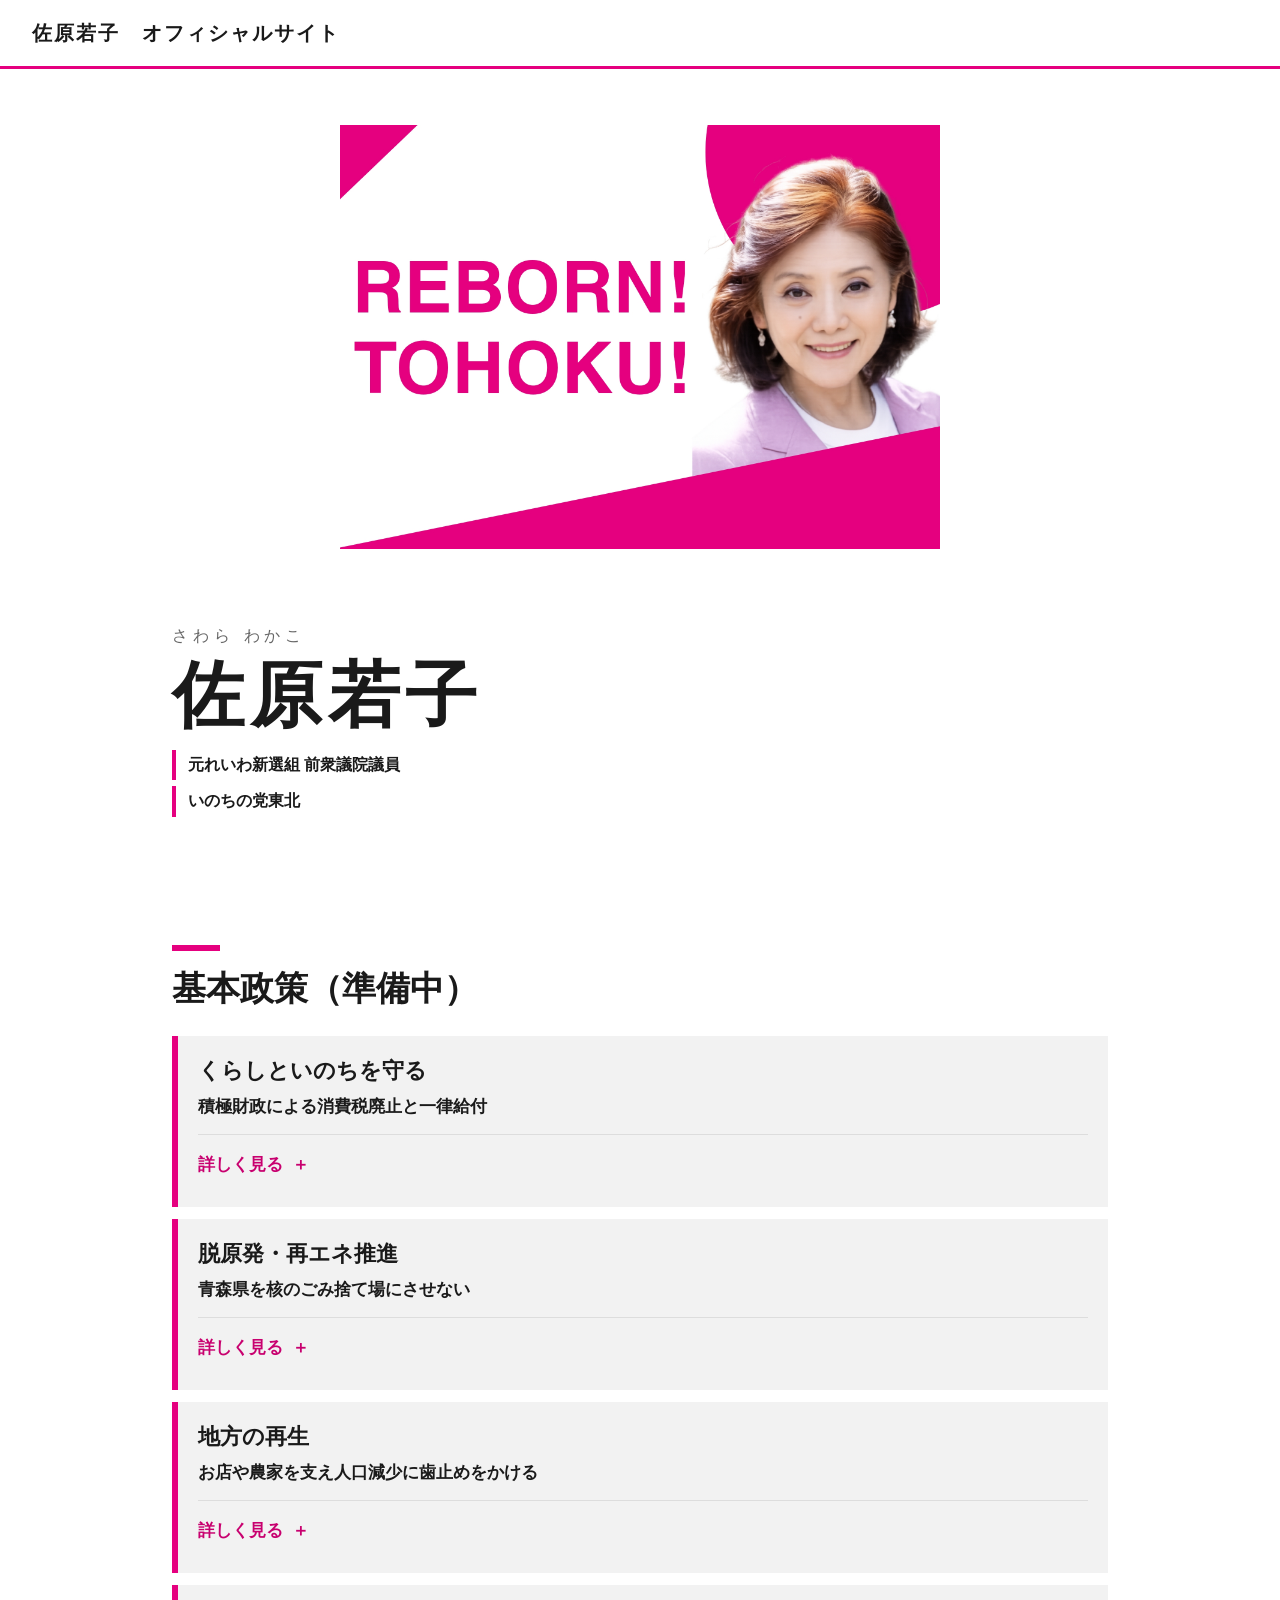
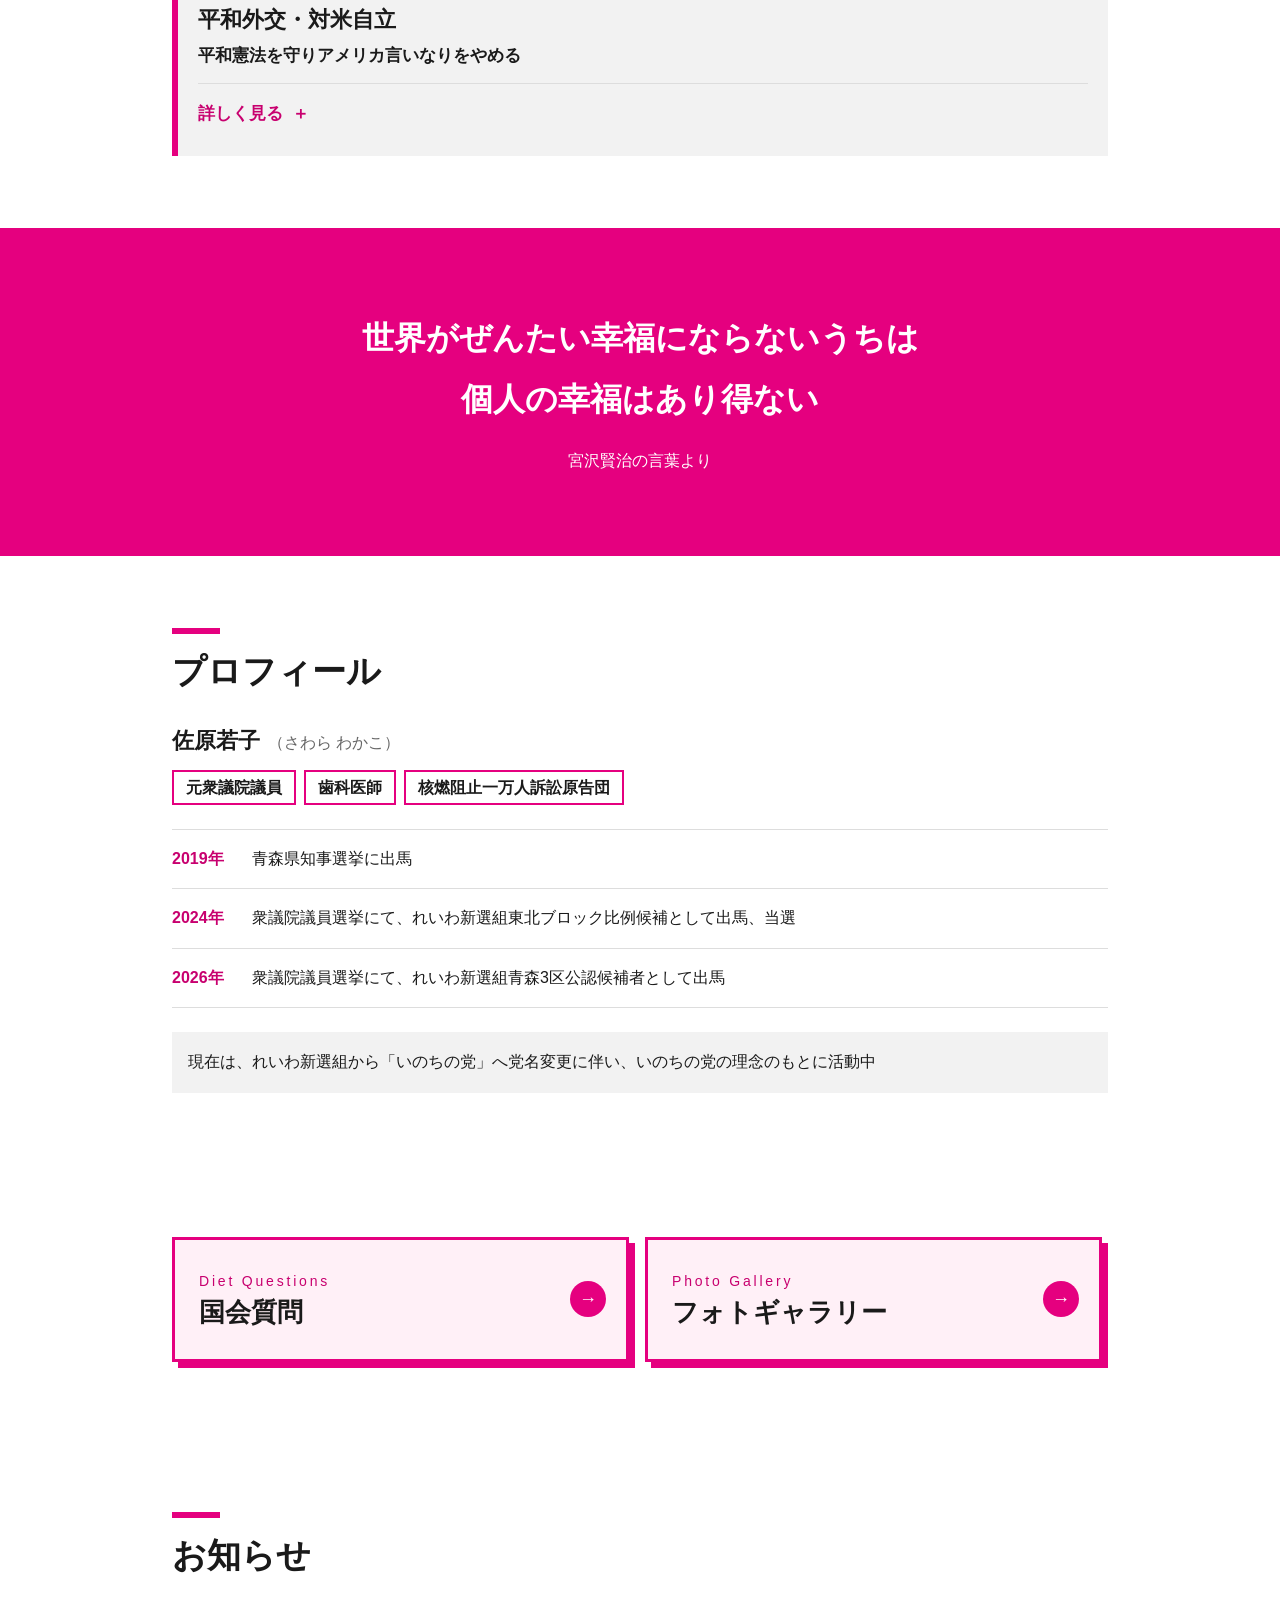
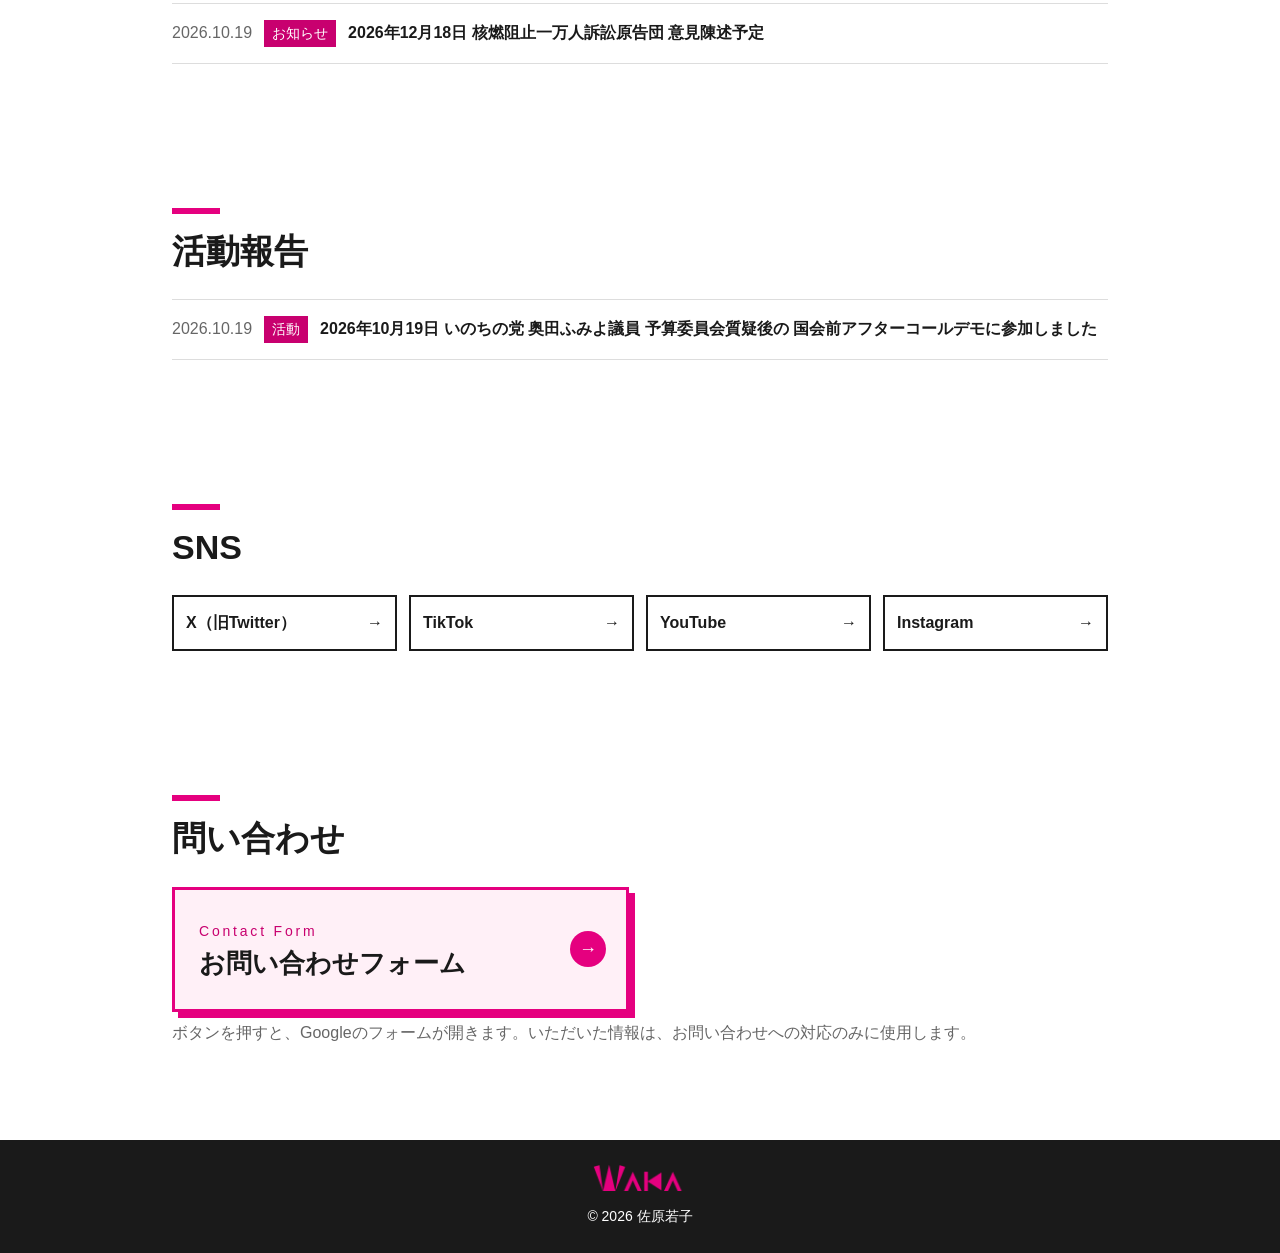
==== index.html @ 3e2cc881 "Fix DOCTYPE declaration in index.html" ====
<!DOCTYPE html>
<html lang="ja">
<head>
  <meta charset="UTF-8">
  <meta name="viewport" content="width=device-width, initial-scale=1">

  <meta name="google-site-verification" content="1L7DIbwt9TxDUhxQ6cXH-1Ugv-ypS3F6IQQVsvmaKm0" />

  <!-- ▼ ページの名前と説明（検索結果に表示されます） -->
  <title>佐原若子 オフィシャルサイト｜元衆議院議員</title>
  <meta name="description" content="元衆議院議員・歯科医師、佐原若子のオフィシャルサイト。基本政策（Reborn!・Protect!・Change!）、プロフィール、国会質問、お知らせ、活動報告を掲載しています。">
  <link rel="canonical" href="https://sawarawakako.com/">

  <!-- ▼ ファビコン（タブや検索結果に出る小さな画像） -->
  <link rel="icon" type="image/png" href="favicon.png">
  <link rel="apple-touch-icon" href="favicon.png">

  <!-- ▼ SNSで共有したときの表示 -->
  <meta property="og:type" content="website">
  <meta property="og:site_name" content="佐原若子 オフィシャルサイト">
  <meta property="og:title" content="佐原若子 オフィシャルサイト｜元衆議院議員">
  <meta property="og:description" content="元衆議院議員・歯科医師、佐原若子のオフィシャルサイト。">
  <meta property="og:url" content="https://sawarawakako.com/">
  <meta property="og:image" content="https://sawarawakako.com/images/main.jpg">
  <meta property="og:locale" content="ja_JP">
  <meta name="twitter:card" content="summary_large_image">

  <link rel="stylesheet" href="style.css">

  <!-- ▼ 検索エンジンに「この人のサイト」と伝える情報 -->
  <script type="application/ld+json">
  {
    "@context": "https://schema.org",
    "@type": "Person",
    "name": "佐原若子",
    "alternateName": "さわら わかこ",
    "jobTitle": "歯科医師・元衆議院議員",
    "url": "https://sawarawakako.com/",
    "image": "https://sawarawakako.com/images/main.jpg",
    "sameAs": [
      "https://x.com/reborntohoku",
      "https://www.tiktok.com/@sawarawakako",
      "https://youtube.com/@reborntohoku",
      "https://www.instagram.com/reborntohoku"
    ]
  }
  </script>
</head>
<body>

<!-- ===== ヘッダー ===== -->
<header class="header">
  <a class="logo" href="index.html">佐原若子　オフィシャルサイト</a>
</header>

<main>

<!-- ===== メインビジュアル ===== -->
<section class="hero">
  <div class="hero-photo">
    <img src="images/main.jpg" alt="佐原若子の写真">
  </div>
  <div class="hero-text">
    <p class="kana">さわら わかこ</p>
    <h1>佐原若子</h1>
    <p class="title">元れいわ新選組 前衆議院議員</p>
    <p class="title">いのちの党東北</p>
  </div>
</section>

<!-- ===== 基本政策 ===== -->
<section class="section" id="theme">
  <h2>基本政策（準備中）</h2>
  <div class="policies">

    <!-- ▼ 1つの帯（ここから） ▼ -->
    <div class="policy">
      <h3>くらしといのちを守る</h3>
      <p class="policy-lead">積極財政による消費税廃止と一律給付</p>
      <details>
        <summary>詳しく見る</summary>
        <ul>
          <li>30年にも及ぶ不況、さらに近年はコスト上昇による物価の高騰が続いています。積極財政によって消費税を廃止し、一律給付金で日本の経済を立て直します。</li>
          <li>高額療養費の自己負担額の引き上げやOTC類薬の負担増、高齢者の医療費負担増などは許しません。誰もが安心して医療を受けられるようにし、いのちを守ります。医療・介護・保育などで働くエッセンシャルワーカーの給料は国のお金で引き上げます。</li>
          <li>年金や生活保護などの公助を利用できる状態にあるにもかかわらず不支給となることのないよう、審査方法などを見直します。生活保護の水際作戦は禁止します。年金・生活保護・最低時給の金額をアップし、何があっても、どのような立場になったとしても心配いらない社会をつくります。</li>
        </ul>
      </details>
    </div>
    <!-- ▲ 1つの帯（ここまで） ▲ -->

    <div class="policy">
      <h3>脱原発・再エネ推進</h3>
      <p class="policy-lead">青森県を核のごみ捨て場にさせない</p>
      <details>
        <summary>詳しく見る</summary>
        <ul>
          <li>青森県六ヶ所村では使用済み核燃料の再処理工場が建設中です。フランスのラ・アーグ再処理工場の現地に行ったとき、「あなたたちのせいで、ラ・アーグの子ども達は白血病になった」と言われたことがあります。日本の使用済み核燃料がフランスやイギリスで処理されています。このようなものを六ヶ所村で稼働させるわけにはいきません。原発は即時禁止、再処理もストップ。青森県を核のごみ捨て場にはさせません。</li>
          <li>脱原発を主張するからといって、電気を使わないということではありません。小水力発電や、自然を破壊しない形での（メガではない）ソーラー発電、ペロブスカイト太陽電池など、国が再エネ事業に投資することで、世界に先駆けた技術の開発を促進し、自然保護と経済発展の両立を目指します。</li>
          
     
        </ul>
      </details>
    </div>

    <div class="policy">
      <h3>地方の再生</h3>
      <p class="policy-lead">お店や農家を支え人口減少に歯止めをかける</p>
      <details>
        <summary>詳しく見る</summary>
        <ul>
          <li>地元青森県でも、老舗のお店がどんどんなくなっています。私たちにもっと使えるお金があれば、いろいろなものを買ったり飲食をするなどをして地元のお店を支援できるはずです。国の政策でお金を回すことにより地方を再生し、地域が活性化していくことで雇用が生まれれば、都会に出ていた若い世代も戻ってくるはずです。子育て支援や教育を充実させ、地域で子どもを安心して産み育てられる環境を作ります。これによって地方の人口減少をストップさせます。</li>
          <li>アメリカ産ジャガイモの輸入解禁をめぐる動きが進んでいるといわれています。むやみな輸入解禁には反対し、国内で自給できるものは自給し、食の安全と農家を守ります。また、コメの不足による価格高騰などの不安定な状況を改善します。農家が大量に収穫できたときには国が買い取ることで備蓄し、たとえ不作のときでも国が所得を補償し、地方の農家の暮らしを支える政策を進めます。</li>
          <li>大規模農業やIT・デジタル化ではない農業の新しい局面を開き、地球に負担をかけない、それぞれの地域の地形に合った農業が評価される支援金が必要です。</li>
        </ul>
          

      </details>
    </div>

     <div class="policy">
      <h3>平和外交・対米自立</h3>
      <p class="policy-lead">平和憲法を守りアメリカ言いなりをやめる</p>
      <details>
        <summary>詳しく見る</summary>
        <ul>
          <li>青森県の米軍三沢基地に配備されている戦闘機がアメリカの対イラン作戦に関与したと報じられています。アメリカの言いなりではなく独立し、日米地位協定を見直し、日本にある基地を戦争に使わせないようにします。</li>
          <li>不戦を誓った憲法9条を絶対に守り抜きます。これは自衛隊を否定する意味ではありません。現行憲法でも専守防衛の範囲での自衛権は認められているという認識です。自衛隊は災害救助などで活躍してくれる非常にありがたい存在です。武器ではなく防災に国の予算を投資し、災害対応と自衛隊員の待遇を改善します。</li>
          <li>農業も自主独立。遺伝子操作された作物や、投与禁止薬剤が投与された食肉などの輸入拒否が言える日本であるべきです。</li>
         </ul>

      </details>
    </div>

  </div>
</section>

<!-- ===== 宮沢賢治の言葉 ===== -->
<section class="quote">
  <blockquote>
    世界がぜんたい幸福にならないうちは<br>個人の幸福はあり得ない
  </blockquote>
  <p class="quote-by">宮沢賢治の言葉より</p>
</section>
<!-- ===== プロフィール ===== -->
<section class="section" id="profile">
  <h2>プロフィール</h2>
  <p class="profile-name">佐原若子<span>（さわら わかこ）</span></p>

  <!-- 肩書き：1行が1つの枠になります -->
  <ul class="roles">
    <li>元衆議院議員</li>
    <li>歯科医師</li>
    <li>核燃阻止一万人訴訟原告団</li>
  </ul>

  <!-- 経歴：1行が1件です。増やすときは<li>〜</li>を1行コピー -->
  <ul class="career">
    <li><b>2019年</b><span>青森県知事選挙に出馬</span></li>
    <li><b>2024年</b><span>衆議院議員選挙にて、れいわ新選組東北ブロック比例候補として出馬、当選</span></li>
    <li><b>2026年</b><span>衆議院議員選挙にて、れいわ新選組青森3区公認候補者として出馬</span></li>
  </ul>

  <!-- 現在の活動 -->
  <p class="current">現在は、れいわ新選組から「いのちの党」へ党名変更に伴い、いのちの党の理念のもとに活動中</p>
</section>
<!-- ===== 国会質問・フォトギャラリー ===== -->
<section class="section" id="pickup">
  <div class="pickups">
    <a class="pickup" href="diet.html">
      <span class="pickup-en">Diet Questions</span>
      <span class="pickup-title">国会質問</span>
      <span class="pickup-arrow">→</span>
    </a>
        <a class="pickup" href="gallery.html">
      <span class="pickup-en">Photo Gallery</span>
      <span class="pickup-title">フォトギャラリー</span>
      <span class="pickup-arrow">→</span>
    </a>
  </div>
</section>
  
<!-- ===== お知らせ ===== -->
<section class="section" id="news">
  <h2>お知らせ</h2>
  <!--
    ▼ 使い方 ▼
    ・新しいお知らせは、<li>〜</li> を1行コピーして、一番上に追加します。
    ・リンクなし（文章だけ）のときは、このままで大丈夫です。
    ・リンクをつけるときは、<span class="list-text">〜</span> の部分を
      <a href="ここにURL">〜</a> に書き換えます。
  -->
  <ul class="list">
    <li><time>2026.10.19</time><span class="tag">お知らせ</span><span class="list-text">2026年12月18日 核燃阻止一万人訴訟原告団 意見陳述予定</span></li>
  </ul>
</section>

<!-- ===== 活動報告 ===== -->
<section class="section" id="report">
  <h2>活動報告</h2>
  <!-- 使い方は「お知らせ」と同じです -->
  <ul class="list">
    <li><time>2026.10.19</time><span class="tag">活動</span><span class="list-text">2026年10月19日 いのちの党 奥田ふみよ議員 予算委員会質疑後の 国会前アフターコールデモに参加しました</span></li>
  </ul>
</section>

<!-- ===== SNS ===== -->
<section class="section" id="sns">
  <h2>SNS</h2>
  <div class="sns">
    <a href="https://x.com/reborntohoku">X（旧Twitter）<b>→</b></a>
    <a href="https://www.tiktok.com/@sawarawakako">TikTok<b>→</b></a>
    <a href="https://youtube.com/@reborntohoku">YouTube<b>→</b></a>
    <a href="https://www.instagram.com/reborntohoku">Instagram<b>→</b></a>
  </div>
</section>

<!-- ===== 問い合わせ ===== -->
<section class="section" id="contact">
  <h2>問い合わせ</h2>
  <div class="pickups">
    <!-- ▼ href="#" の「#」を消して、GoogleフォームのURLを貼り付けます -->
    <a class="pickup" href="https://docs.google.com/forms/d/e/1FAIpQLSeM_YLDtEXP4008dul0YgCZwLCWIZzMaCUc7Bwzh0nBuTsKQQ/viewform?usp=header">
      <span class="pickup-en">Contact Form</span>
      <span class="pickup-title">お問い合わせフォーム</span>
      <span class="pickup-arrow">→</span>
    </a>
  </div>
  <p class="note">ボタンを押すと、Googleのフォームが開きます。いただいた情報は、お問い合わせへの対応のみに使用します。</p>
</section>

</main>

<!-- ===== フッター ===== -->

<footer class="footer">
  <img class="footer-logo" src="images/waka-logo.png" alt="WAKA">
  <p>© 2026 佐原若子</p>
</footer>

</body>
</html>
---- style.css ----
/* ===== 色と基本設定（ここを変えると全体が変わります） ===== */
:root {
  --accent: #e5007f;        /* アクセントカラー（大きな面・線・図形に使う） */
  --accent-text: #c8006f;   /* 小さい文字用の、少し濃いピンク（読みやすくするため） */
  --accent-light: #ff7ac0;  /* 黒い背景の上で使う、明るいピンク */
  --text: #1a1a1a;          /* 文字の色 */
  --sub: #666666;           /* 補足の文字色 */
  --line: #dddddd;          /* 線の色 */
  --bg: #ffffff;            /* 背景色 */
  --gray: #f2f2f2;          /* 薄い灰色 */
}

* { box-sizing: border-box; }

html { scroll-behavior: smooth; }

body {
  margin: 0;
  font-family: "Hiragino Sans", "Noto Sans JP", "Yu Gothic", Meiryo, sans-serif;
  font-size: 16px;
  line-height: 1.9;
  color: var(--text);
  background: var(--bg);
  word-break: auto-phrase;
}

a { color: inherit; }

/* ===== ヘッダー ===== */
.header {
  position: sticky;
  top: 0;
  z-index: 10;
  background: var(--bg);
  border-bottom: 3px solid var(--accent);
  padding: 12px 16px;
}
.logo {
  font-weight: 700;
  font-size: 20px;
  text-decoration: none;
  letter-spacing: 0.1em;
}

/* ===== メインビジュアル ===== */
.hero {
  display: block;
  max-width: 1000px;
  margin: 0 auto;
  padding: 24px 16px 40px;
}
.hero-photo {
  width: 100%;
  aspect-ratio: 16 / 9;    /* 写真がない間の灰色枠の形 */
  background: var(--gray);
  margin-bottom: 48px;
}
.hero-photo img {
  display: block;
  width: 100%;
  height: auto;
}
.kana {
  margin: 0;
  font-size: 16px;
  letter-spacing: 0.3em;
  color: var(--sub);
}
.hero h1 {
  margin: 0 0 12px;
  font-size: 48px;
  line-height: 1.2;
  letter-spacing: 0.08em;
}
.title {
  margin: 0;
  padding-left: 12px;
  border-left: 4px solid var(--accent);
  font-size: 16px;
  font-weight: 700;
}
.title + .title { margin-top: 6px; }

/* ===== 宮沢賢治の言葉 ===== */
.quote {
  background: var(--accent);
  color: #fff;
  padding: 56px 20px;
  text-align: center;
}
.quote blockquote {
  margin: 0;
  font-size: 20px;
  font-weight: 700;
  line-height: 1.9;
}
.quote-by {
  margin: 16px 0 0;
  font-size: 16px;
}

/* ===== 共通セクション（線は見出し上のピンクの帯だけ） ===== */
.section {
  max-width: 1000px;
  margin: 0 auto;
  padding: 48px 16px;
}
.section h2 {
  margin: 0 0 24px;
  font-size: 30px;         /* 大見出し。小見出し（22px）との差をつけています */
  line-height: 1.4;
}
.section h2::before {
  content: "";
  display: block;
  width: 48px;
  height: 6px;
  margin-bottom: 14px;
  background: var(--accent);
}
.note { margin: 0 0 20px; font-size: 16px; color: var(--sub); }
.more { font-size: 16px; color: var(--sub); }

/* ===== プロフィールの名前 ===== */
.profile-name {
  margin: 0 0 8px;
  font-size: 22px;
  font-weight: 700;
}
.profile-name span {
  font-size: 16px;
  font-weight: 400;
  color: var(--sub);
  margin-left: 0.5em;
}

/* ===== プロフィールの肩書き・経歴 ===== */
.roles {
  list-style: none;
  margin: 0 0 24px;
  padding: 0;
  display: flex;
  flex-wrap: wrap;
  gap: 8px;
}
.roles li {
  padding: 2px 12px;
  border: 2px solid var(--accent);
  font-size: 16px;
  font-weight: 700;
  line-height: 1.7;
}
.career {
  list-style: none;
  margin: 0 0 24px;
  padding: 0;
  border-top: 1px solid var(--line);
}
.career li {
  display: grid;
  grid-template-columns: 4.5em minmax(0, 1fr);
  gap: 8px;
  padding: 14px 0;
  border-bottom: 1px solid var(--line);
}
.career b { color: var(--accent-text); }
.current {
  margin: 0;
  padding: 16px;
  background: var(--gray);
  font-size: 16px;
  line-height: 1.8;
}

/* ===== プロフィール・問い合わせ ===== */
.profile {
  margin: 0;
  display: grid;
  grid-template-columns: 5.5em 1fr;
  gap: 12px 8px;
}
.profile dt { font-weight: 700; color: var(--accent-text); }
.profile dd { margin: 0; }

/* ===== 基本政策 ===== */
.policies {
  display: grid;
  gap: 12px;               /* 帯と帯の間隔 */
}
.policy {
  background: var(--gray);
  border-left: 6px solid var(--accent);
  padding: 20px;
}
.policy h3 { margin: 0 0 6px; font-size: 22px; line-height: 1.4; }
.policy-lead {
  margin: 0;
  font-size: 17px;
  font-weight: 700;
  line-height: 1.7;
  text-wrap: balance;      /* 行の長さをそろえる */
}

/* 「詳しく見る」の折りたたみ部分 */
.policy details { margin-top: 12px; border-top: 1px solid var(--line); }
.policy summary {
  padding: 14px 0 6px;
  font-size: 17px;
  font-weight: 700;
  color: var(--accent-text);
  cursor: pointer;
  list-style: none;        /* 標準の三角マークを消す */
}
.policy summary::-webkit-details-marker { display: none; }
.policy summary::after { content: "＋"; margin-left: 0.5em; }
.policy details[open] summary::after { content: "－"; }
.policy details ul { list-style: none; margin: 8px 0 0; padding: 0; }
.policy details li {
  position: relative;
  padding-left: 18px;
  margin-bottom: 10px;
  font-size: 16px;
  line-height: 1.8;
}
.policy details li:last-child { margin-bottom: 0; }
.policy details li::before {
  content: "";
  position: absolute;
  left: 0;
  top: 0.8em;
  width: 7px;
  height: 7px;
  background: var(--accent);
}

/* ===== お知らせ・活動報告の一覧 ===== */
.list { list-style: none; margin: 0; padding: 0; border-top: 1px solid var(--line); }
.list li {
  display: flex;
  flex-wrap: wrap;
  gap: 4px 12px;
  align-items: baseline;
  padding: 14px 0;
  border-bottom: 1px solid var(--line);
}
.list time { font-size: 16px; color: var(--sub); }
.tag {
  font-size: 14px;
  color: #fff;
  background: var(--accent-text);
  padding: 0 8px;
}
/* 文章（リンクなし）とリンクの共通部分 */
.list a,
.list .list-text { flex-basis: 100%; font-weight: 700; }
/* リンクのときだけ、下線と矢印をつけて「押せる」とわかるようにする */
.list a {
  text-decoration: underline;
  text-decoration-color: var(--accent);
  text-decoration-thickness: 2px;
  text-underline-offset: 5px;
}
.list a::after { content: " →"; color: var(--accent-text); }

/* ===== 国会質問・フォトギャラリー（目立つリンク） ===== */
.pickups {
  display: grid;
  gap: 16px;
  padding: 0 6px 6px 0;    /* 影がはみ出さない分の余白 */
}
.pickup {
  position: relative;
  display: block;
  padding: 28px 64px 28px 24px;
  background: #fff0f7;                 /* ごく薄いピンク */
  color: var(--text);
  text-decoration: none;
  border: 3px solid var(--accent);
  box-shadow: 6px 6px 0 var(--accent); /* ずらした影で、押せる感じに */
  transition: transform 0.15s, box-shadow 0.15s;
}
.pickup-en {
  display: block;
  font-size: 14px;
  letter-spacing: 0.2em;
  color: var(--accent-text);
}
.pickup-title {
  display: block;
  font-size: 26px;
  font-weight: 700;
  line-height: 1.4;
}
.pickup-arrow {
  position: absolute;
  right: 20px;
  top: 50%;
  transform: translateY(-50%);
  width: 36px;
  height: 36px;
  line-height: 36px;
  border-radius: 50%;
  background: var(--accent);
  color: #fff;
  text-align: center;
  font-size: 18px;
  font-weight: 700;
}

/* ===== SNS ===== */
.sns {
  display: grid;
  grid-template-columns: repeat(2, minmax(0, 1fr));
  gap: 12px;
}
.sns a {
  display: flex;
  justify-content: space-between;
  align-items: center;
  gap: 8px;
  min-width: 0;
  padding: 14px 12px;
  border: 2px solid var(--text);
  text-decoration: none;
  font-weight: 700;
  font-size: 16px;
  line-height: 1.5;
}

/* ===== フォトギャラリー ===== */
.gallery {
  columns: 2;              /* 横に並べる数（スマホ） */
  column-gap: 12px;
}
.photo {
  margin: 0 0 24px;
  break-inside: avoid;     /* 写真と文章が別の列に分かれないように */
}
.photo img {
  display: block;
  width: 100%;
  height: auto;            /* 縦横比はそのまま */
  min-height: 120px;       /* 写真がない間も灰色の枠が見える */
  background: var(--gray);
  cursor: zoom-in;         /* タップで拡大できる印 */
}
.photo figcaption {
  margin-top: 8px;
  font-size: 16px;
  line-height: 1.7;
  color: var(--sub);
}

/* 写真をタップしたときの拡大表示 */
.lightbox {
  display: none;
  position: fixed;
  inset: 0;
  z-index: 100;
  flex-direction: column;
  align-items: center;
  justify-content: center;
  gap: 16px;
  padding: 16px;
  background: rgba(0, 0, 0, 0.92);
}
.lightbox.is-open { display: flex; }
.lightbox img {
  display: block;
  max-width: 100%;
  max-height: 68vh;
  object-fit: contain;
}
.lightbox-caption {
  margin: 0;
  color: #fff;
  font-size: 16px;
  line-height: 1.7;
  text-align: center;
}
.lightbox-close {
  min-height: 52px;
  padding: 10px 32px;
  border: 2px solid #fff;
  background: transparent;
  color: #fff;
  font-family: inherit;
  font-size: 18px;
  font-weight: 700;
  cursor: pointer;
}

/* ===== 国会質問の一覧 ===== */
.q-guide {
  margin: 0 0 24px;
  padding: 16px;
  background: var(--gray);
  font-size: 16px;
  line-height: 1.8;
}
.q-guide p { margin: 0; }
.q-guide p + p { margin-top: 8px; }
.q-guide b {
  display: block;          /* 「議事録」「審議中継」を見出しのように1行で表示 */
  color: var(--accent-text);
}

.questions {
  list-style: none;
  margin: 0 0 24px;
  padding: 0;
  border-top: 1px solid var(--line);
}
.questions li {
  padding: 18px 0;
  border-bottom: 1px solid var(--line);
}
.questions time {
  display: block;
  font-size: 16px;
  font-weight: 700;
  color: var(--accent-text);
}
.questions .q-place {
  display: block;
  font-size: 22px;
  font-weight: 700;
  line-height: 1.5;
}

/* 「議事録」「審議中継」のボタン */
.q-links {
  display: flex;
  gap: 8px;
  margin-top: 12px;
}
.q-btn {
  flex: 1;                 /* 2つのボタンを同じ幅にする */
  max-width: 240px;        /* PCで広がりすぎないように */
  min-width: 0;
  min-height: 48px;        /* 指で押しやすい高さ */
  display: flex;
  justify-content: space-between;
  align-items: center;
  padding: 10px 12px;
  border: 2px solid var(--text);
  text-decoration: none;
  font-weight: 700;
  font-size: 17px;
  line-height: 1.5;
}
.q-btn::after { content: "→"; }

/* ===== トップページへ戻るボタン（全ページ共通） ===== */
.back {
  position: relative;
  display: flex;
  align-items: center;
  gap: 16px;
  max-width: 520px;          /* PCで広がりすぎないように */
  margin-top: 40px;
  padding: 20px 24px 20px 20px;
  overflow: hidden;
  background: var(--text);   /* 黒の面 */
  color: #fff;
  text-decoration: none;
}
/* 左の円（記号） */
.back-mark {
  flex: none;
  width: 52px;
  height: 52px;
  line-height: 52px;
  border-radius: 50%;
  background: var(--accent);
  color: #fff;
  text-align: center;
  font-size: 28px;
  font-weight: 700;
}
.back-en {
  display: block;
  font-size: 14px;
  letter-spacing: 0.2em;
  color: var(--accent-light);
}
.back-title {
  display: block;
  font-size: 22px;
  font-weight: 700;
  line-height: 1.4;
}
/* 右下の三角（記号） */
.back::after {
  content: "";
  position: absolute;
  right: 0;
  bottom: 0;
  border-left: 40px solid transparent;
  border-bottom: 40px solid var(--accent);
}

/* ===== 押したとき（スマホ・パソコン共通） ===== */
.pickup:active {
  transform: translate(6px, 6px);
  box-shadow: 0 0 0 var(--accent);
  background: var(--accent);
  color: #fff;
}
.pickup:active .pickup-en { color: #fff; }
.pickup:active .pickup-arrow { background: #fff; color: var(--accent); }
.sns a:active,
.q-btn:active {
  background: var(--accent);
  border-color: var(--accent);
  color: #fff;
}
.back:active { background: var(--accent); }
.back:active .back-mark { background: #fff; color: var(--accent); }
.back:active .back-en { color: #fff; }
.back:active::after { border-bottom-color: var(--text); }

/* ===== マウスを乗せたとき（パソコンのみ。スマホでは働きません） ===== */
@media (hover: hover) {
  .pickup:hover {
    transform: translate(6px, 6px);
    box-shadow: 0 0 0 var(--accent);
    background: var(--accent);
    color: #fff;
  }
  .pickup:hover .pickup-en { color: #fff; }
  .pickup:hover .pickup-arrow { background: #fff; color: var(--accent); }
  .sns a:hover,
  .q-btn:hover {
    background: var(--accent);
    border-color: var(--accent);
    color: #fff;
  }
  .back:hover { background: var(--accent); }
  .back:hover .back-mark { background: #fff; color: var(--accent); }
  .back:hover .back-en { color: #fff; }
  .back:hover::after { border-bottom-color: var(--text); }
  .list a:hover { color: var(--accent-text); }
}

/* ===== フッター ===== */
.footer {
  background: var(--text);
  color: #fff;
  text-align: center;
  padding: 24px 16px;
  font-size: 14px;
}
.footer p { margin: 0; }
.footer-logo {
  display: block;
  width: 96px;
  height: auto;
  margin: 0 auto 12px;
}
/* ===== パソコン用（画面幅が800px以上） ===== */
@media (min-width: 800px) {
  .header { padding: 14px 32px; }
  .hero { padding: 56px 32px; }
  .hero h1 { font-size: 72px; }
  .quote { padding: 80px 20px; }
  .quote blockquote { font-size: 32px; }
  .section { padding: 72px 32px; }
  .section h2 { font-size: 34px; }
  .sns { grid-template-columns: repeat(4, minmax(0, 1fr)); }
  .list a,
  .list .list-text { flex-basis: auto; }
  .hero-photo {
    max-width: 600px;      /* PCでの写真の最大の幅。小さくしたいときはこの数字を下げる */
    margin-left: auto;
    margin-right: auto;    /* 左右の空白を均等にして中央に置く */
    margin-bottom: 72px;   /* PCのときの余白 */
  }
  .pickups { grid-template-columns: repeat(2, minmax(0, 1fr)); }
}
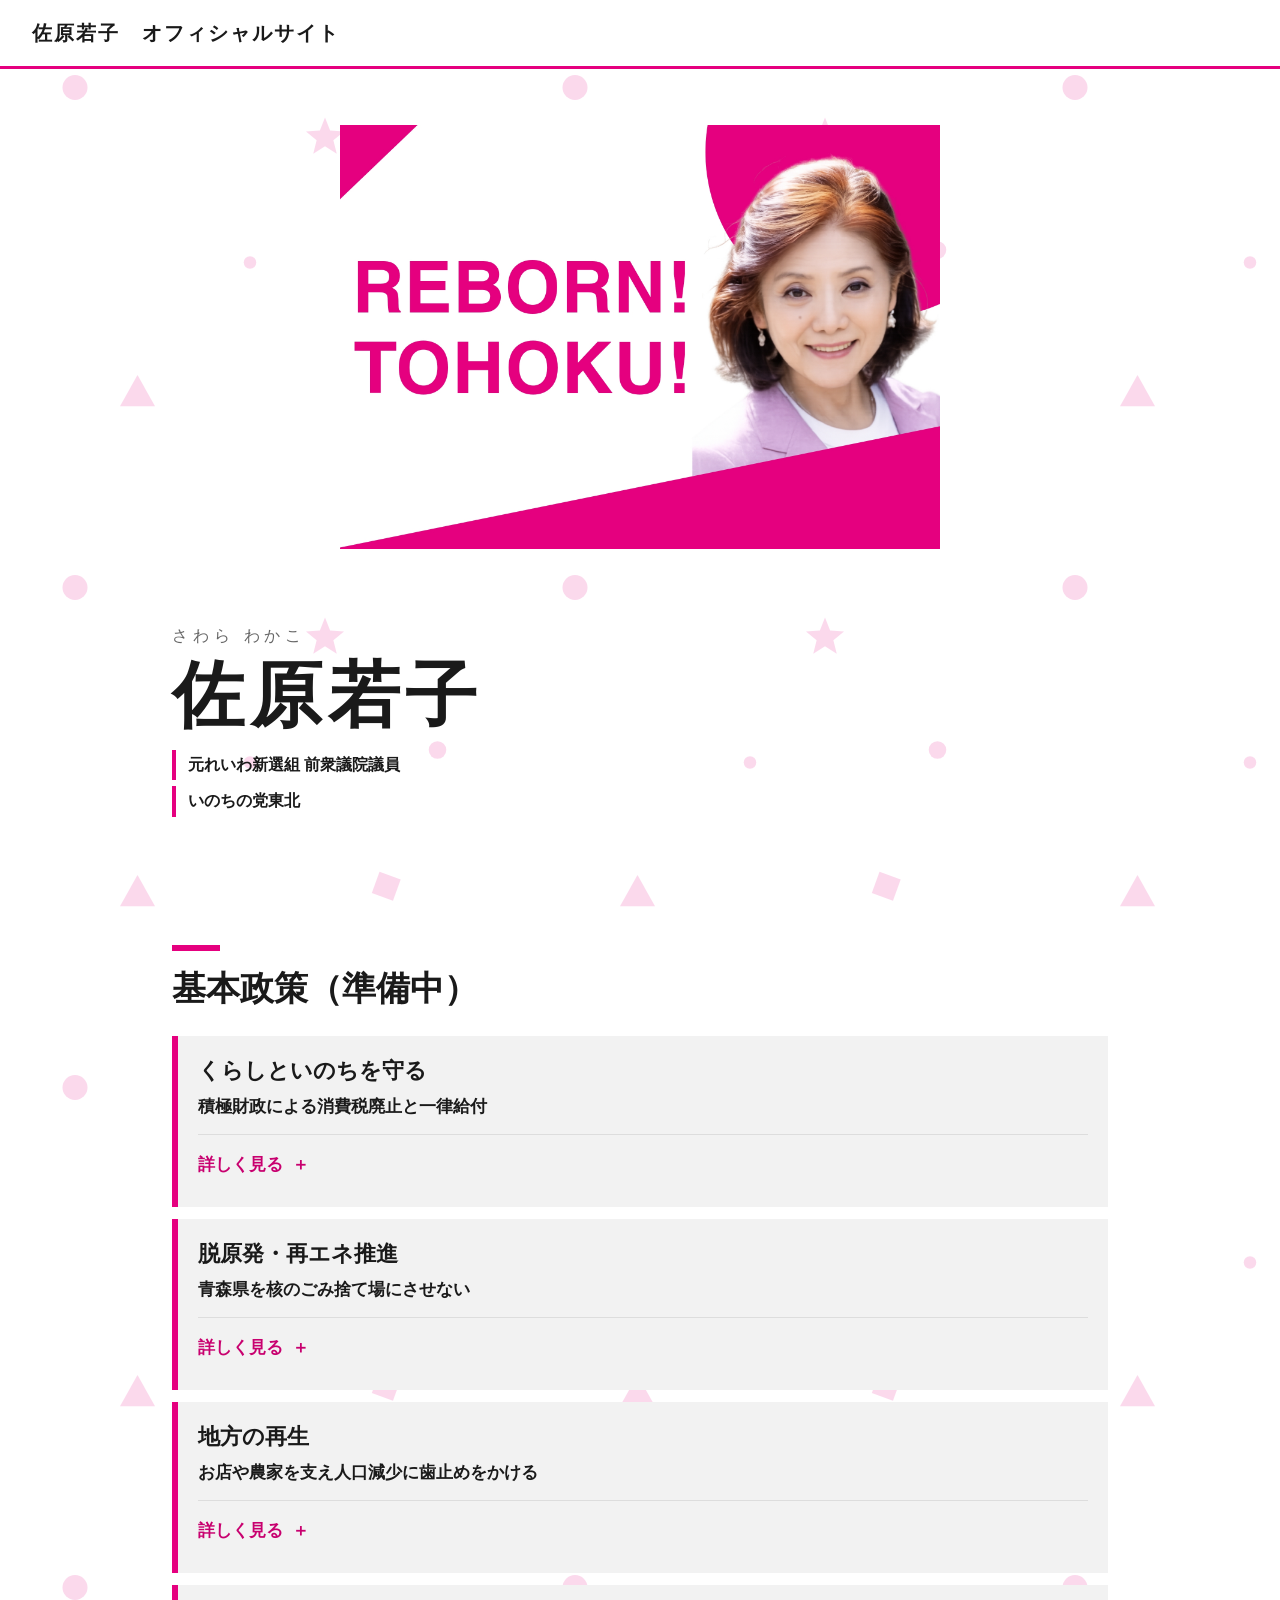
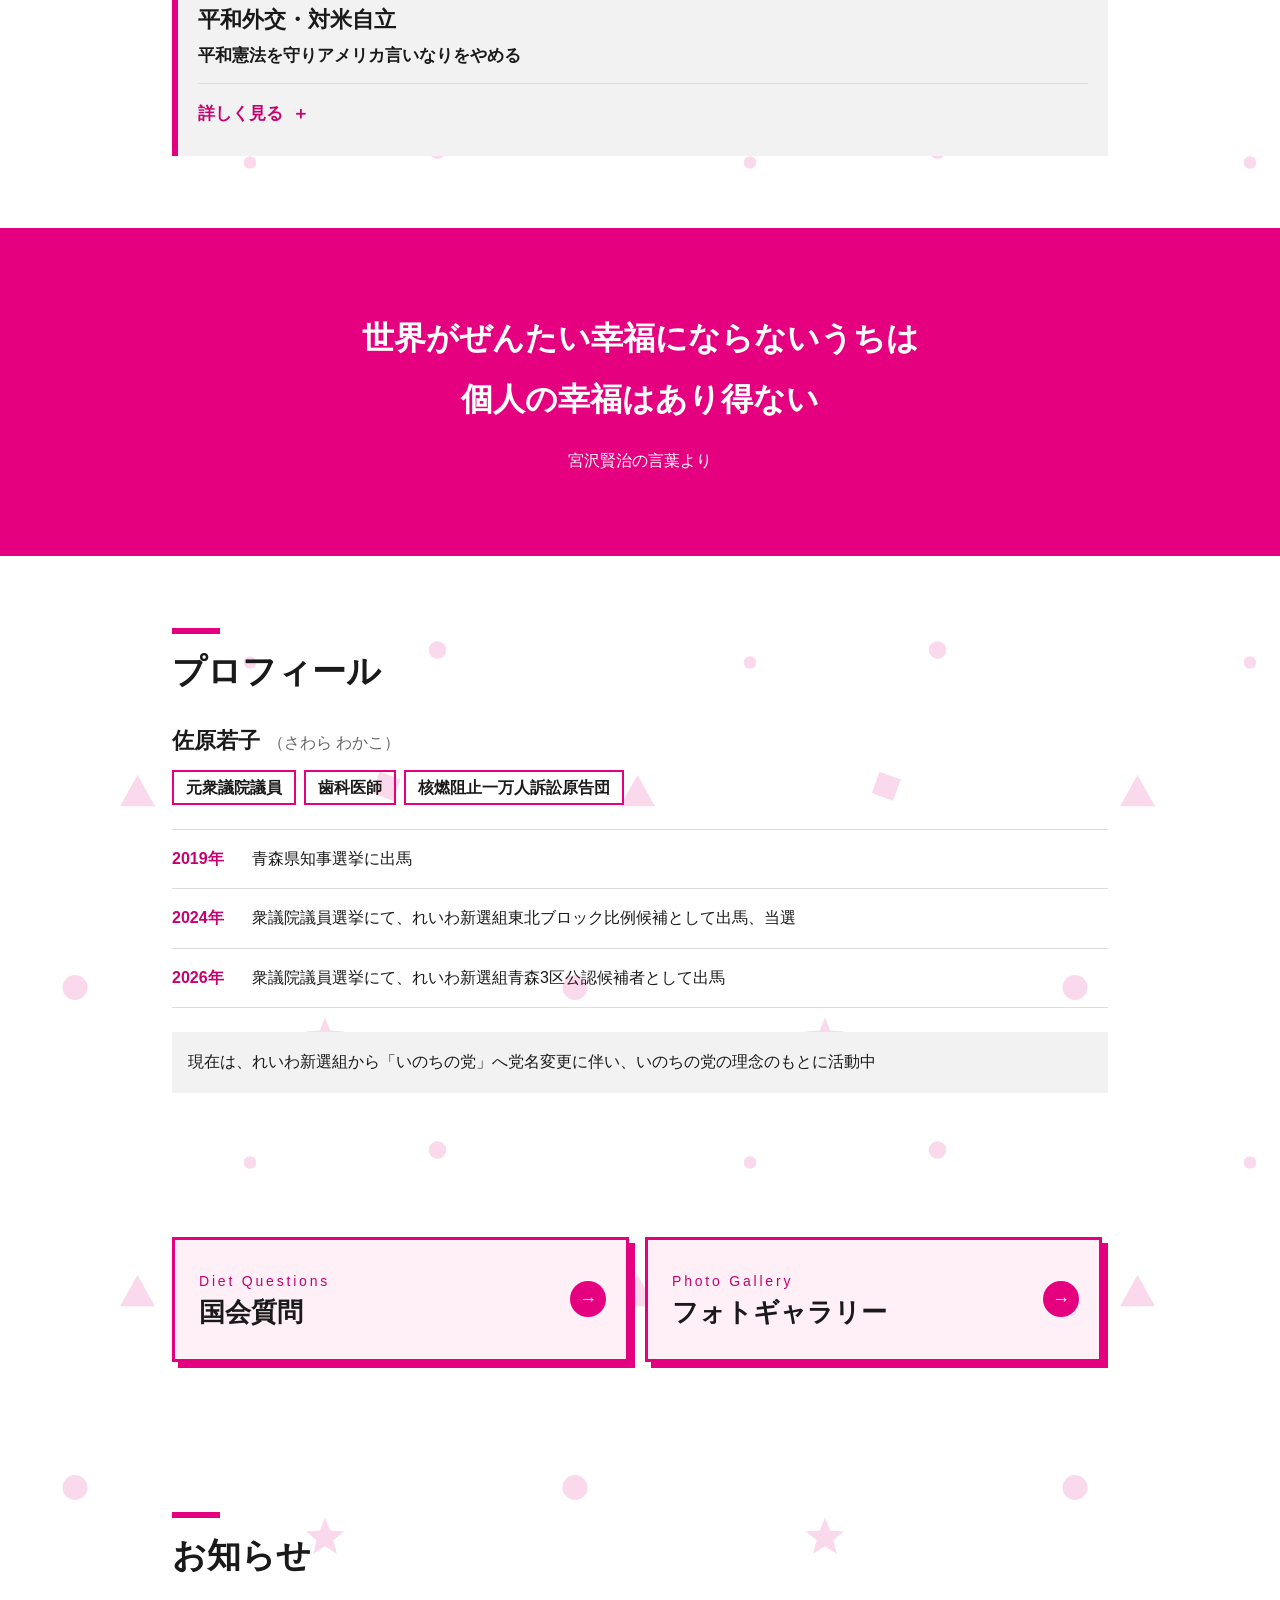
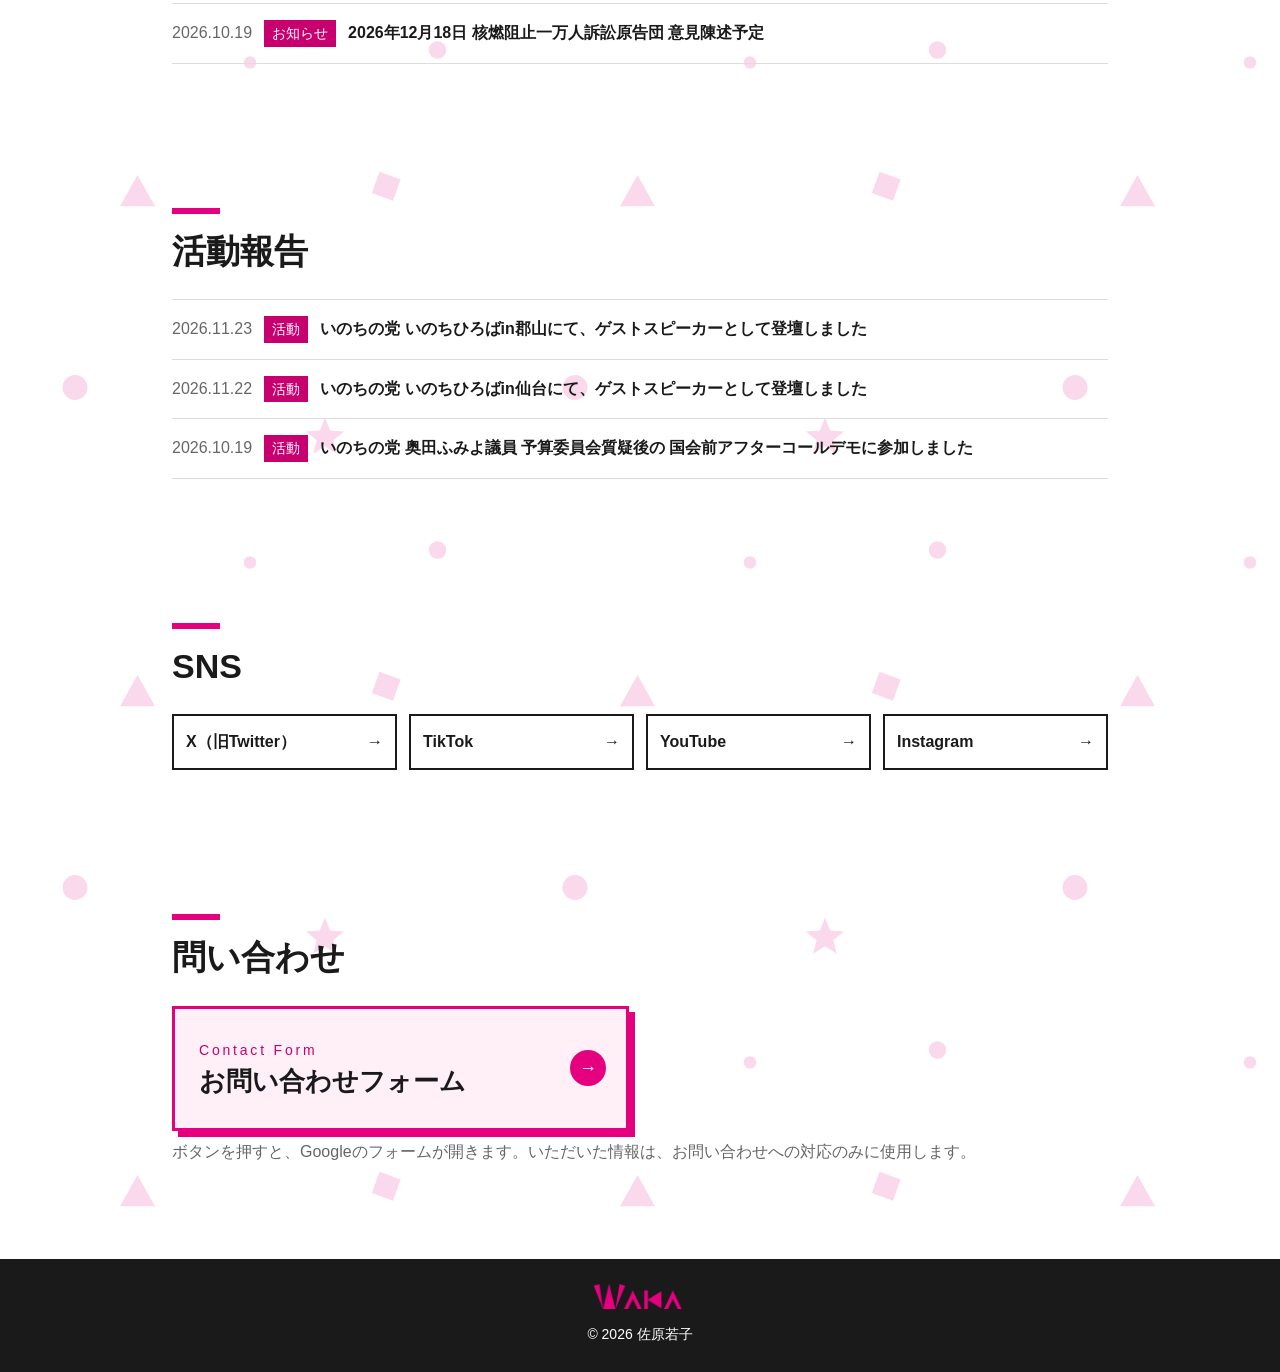
==== commit 575aedbd: "Update index.html" ====
--- a/index.html
+++ b/index.html
@@ -199,7 +199,12 @@
   <h2>活動報告</h2>
   <!-- 使い方は「お知らせ」と同じです -->
   <ul class="list">
-    <li><time>2026.10.19</time><span class="tag">活動</span><span class="list-text">2026年10月19日 いのちの党 奥田ふみよ議員 予算委員会質疑後の 国会前アフターコールデモに参加しました</span></li>
+
+    
+    <li><time>2026.11.23</time><span class="tag">活動</span><span class="list-text">いのちの党 いのちひろばin郡山にて、ゲストスピーカーとして登壇しました</span></li>
+    <li><time>2026.11.22</time><span class="tag">活動</span><span class="list-text">いのちの党 いのちひろばin仙台にて、ゲストスピーカーとして登壇しました</span></li>
+    <li><time>2026.10.19</time><span class="tag">活動</span><span class="list-text">いのちの党 奥田ふみよ議員 予算委員会質疑後の 国会前アフターコールデモに参加しました</span></li>
+    
   </ul>
 </section>
 
--- a/style.css
+++ b/style.css
@@ -578,3 +578,11 @@
   }
   .pickups { grid-template-columns: repeat(2, minmax(0, 1fr)); }
 }
+
+/* ===== 背景の飾り（星・円・三角・四角をうすいピンクで散りばめる） ===== */
+body {
+  background-image: url("data:image/svg+xml,<svg xmlns='http://www.w3.org/2000/svg' viewBox='0 0 400 400'><g fill='%23e5007f' fill-opacity='0.15'><circle cx='60' cy='70' r='10'/><polygon points='260,94 264.1,104.3 275.2,105.1 266.7,112.2 269.4,122.9 260,117 250.6,122.9 253.3,112.2 244.8,105.1 255.9,104.3'/><polygon points='110,300 124,325 96,325'/><rect x='300' y='300' width='18' height='18' transform='rotate(20 309 309)'/><circle cx='200' cy='210' r='5'/><circle cx='350' cy='200' r='7'/></g></svg>");
+  background-size: 500px 500px;   /* 模様1ブロックの大きさ。大きくすると、まばらになります */
+  background-repeat: repeat;
+}
+
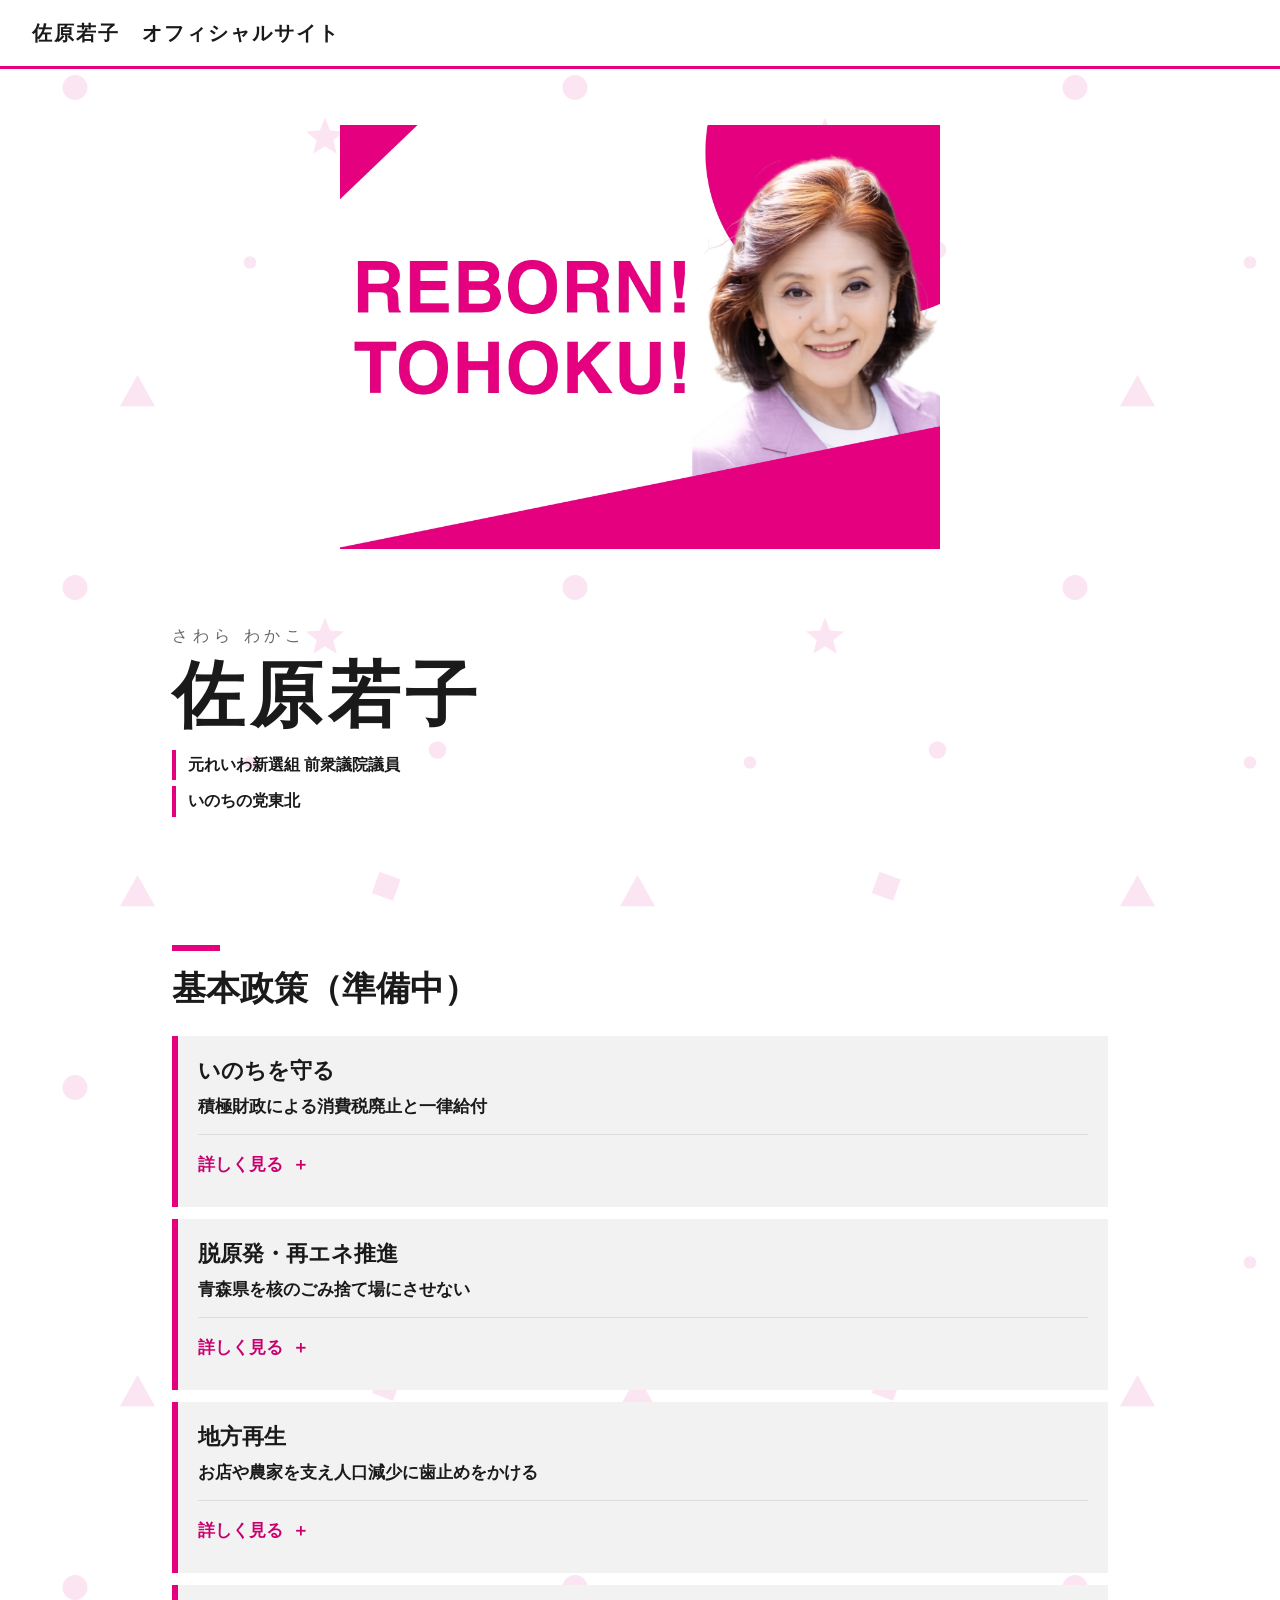
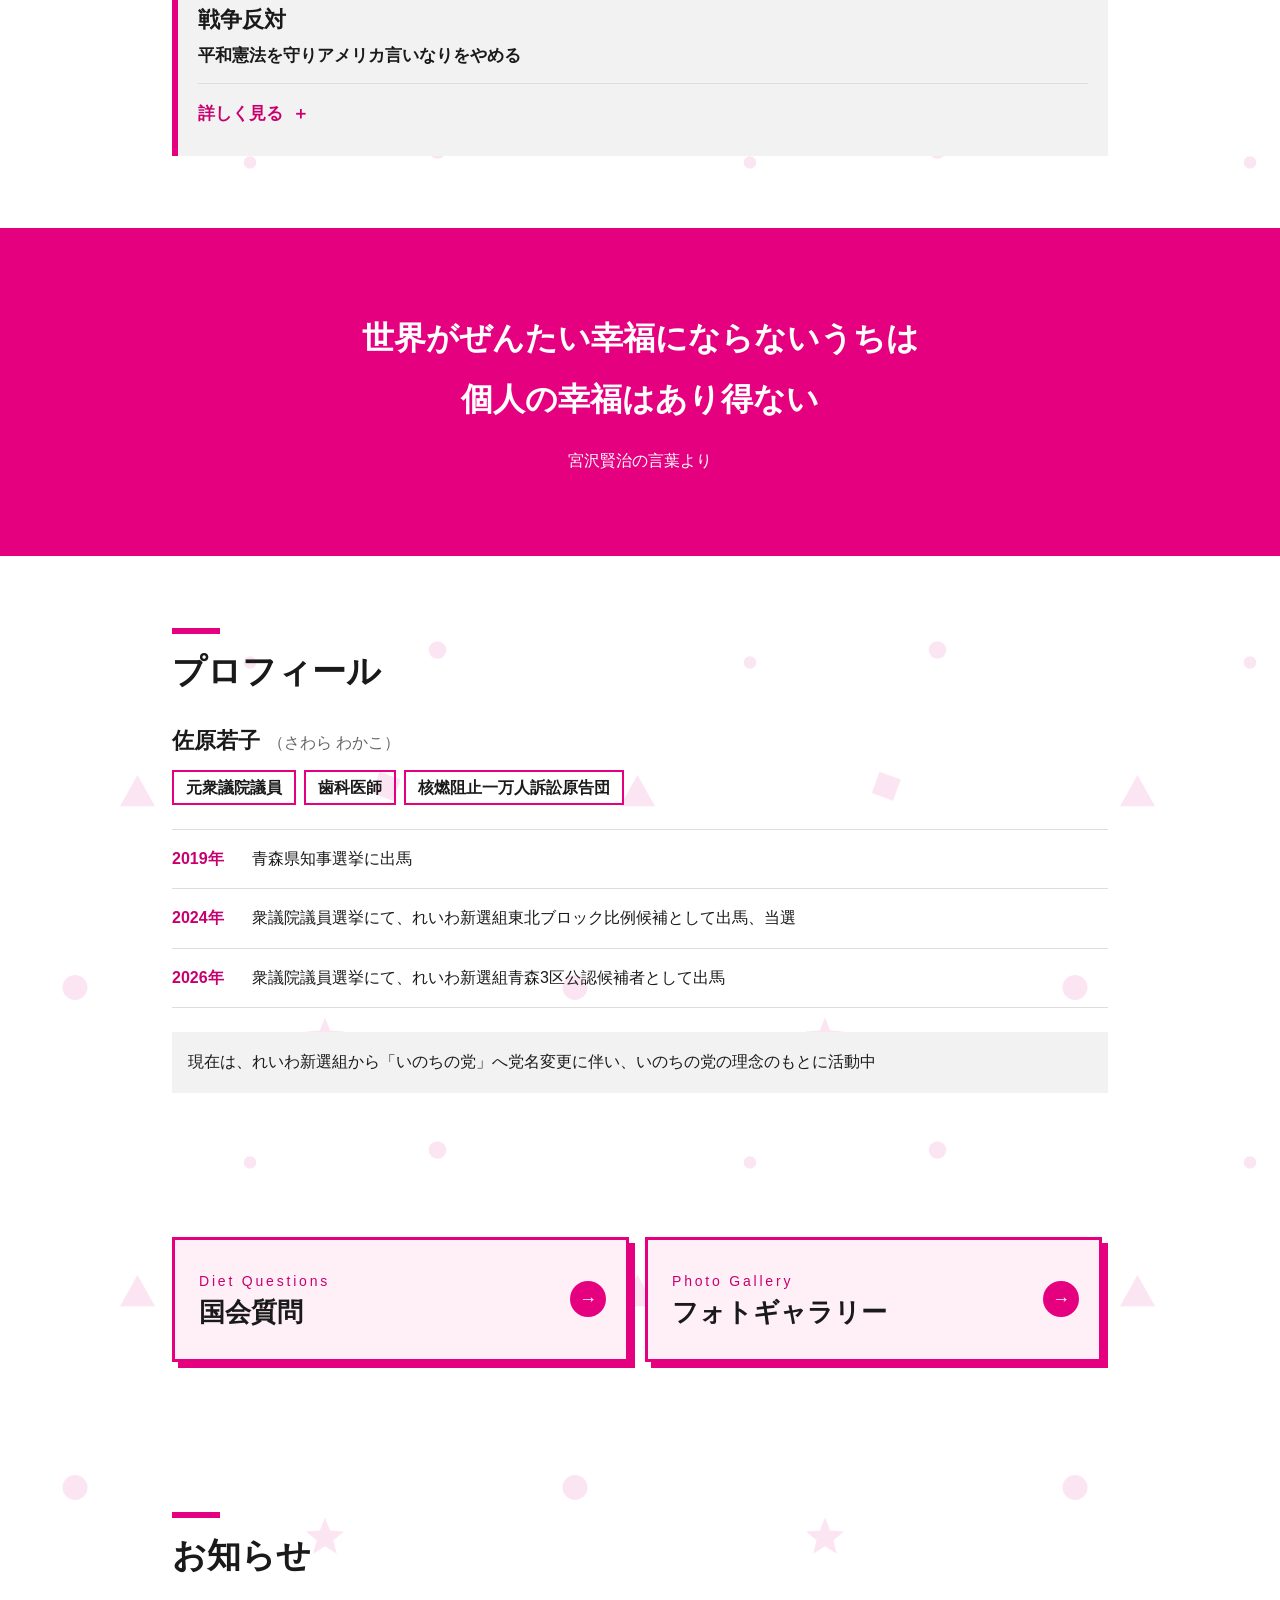
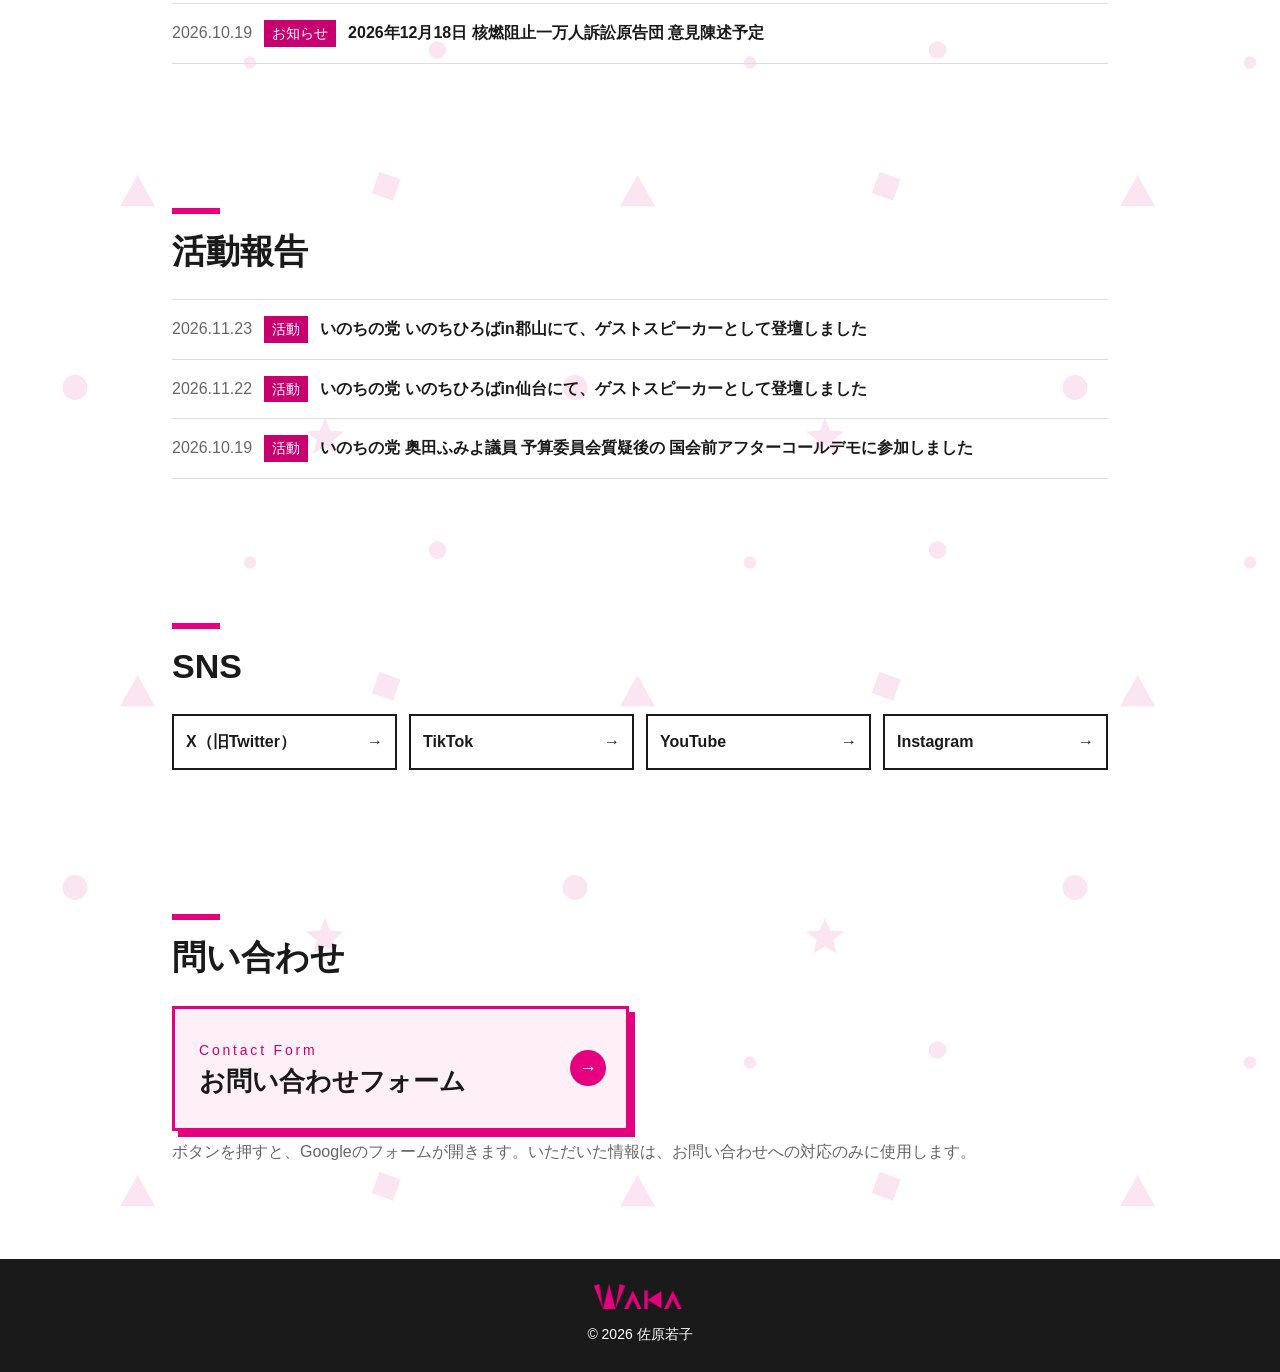
==== commit 50249df2: "Update policy headings for clarity" ====
--- a/index.html
+++ b/index.html
@@ -75,7 +75,7 @@
 
     <!-- ▼ 1つの帯（ここから） ▼ -->
     <div class="policy">
-      <h3>くらしといのちを守る</h3>
+      <h3>いのちを守る</h3>
       <p class="policy-lead">積極財政による消費税廃止と一律給付</p>
       <details>
         <summary>詳しく見る</summary>
@@ -103,7 +103,7 @@
     </div>
 
     <div class="policy">
-      <h3>地方の再生</h3>
+      <h3>地方再生</h3>
       <p class="policy-lead">お店や農家を支え人口減少に歯止めをかける</p>
       <details>
         <summary>詳しく見る</summary>
@@ -118,7 +118,7 @@
     </div>
 
      <div class="policy">
-      <h3>平和外交・対米自立</h3>
+      <h3>戦争反対</h3>
       <p class="policy-lead">平和憲法を守りアメリカ言いなりをやめる</p>
       <details>
         <summary>詳しく見る</summary>
@@ -224,7 +224,7 @@
   <h2>問い合わせ</h2>
   <div class="pickups">
     <!-- ▼ href="#" の「#」を消して、GoogleフォームのURLを貼り付けます -->
-    <a class="pickup" href="https://docs.google.com/forms/d/e/1FAIpQLSeM_YLDtEXP4008dul0YgCZwLCWIZzMaCUc7Bwzh0nBuTsKQQ/viewform?usp=header">
+    <a class="pickup" href="https://docs.google.com/forms/d/e/1FAIpQLSfaGKqwjhohx9Ibytp7MS51I6XOixvyQIqyhhjFMl4YhMd3eQ/viewform?usp=publish-editor">
       <span class="pickup-en">Contact Form</span>
       <span class="pickup-title">お問い合わせフォーム</span>
       <span class="pickup-arrow">→</span>
--- a/style.css
+++ b/style.css
@@ -581,7 +581,7 @@
 
 /* ===== 背景の飾り（星・円・三角・四角をうすいピンクで散りばめる） ===== */
 body {
-  background-image: url("data:image/svg+xml,<svg xmlns='http://www.w3.org/2000/svg' viewBox='0 0 400 400'><g fill='%23e5007f' fill-opacity='0.15'><circle cx='60' cy='70' r='10'/><polygon points='260,94 264.1,104.3 275.2,105.1 266.7,112.2 269.4,122.9 260,117 250.6,122.9 253.3,112.2 244.8,105.1 255.9,104.3'/><polygon points='110,300 124,325 96,325'/><rect x='300' y='300' width='18' height='18' transform='rotate(20 309 309)'/><circle cx='200' cy='210' r='5'/><circle cx='350' cy='200' r='7'/></g></svg>");
+  background-image: url("data:image/svg+xml,<svg xmlns='http://www.w3.org/2000/svg' viewBox='0 0 400 400'><g fill='%23e5007f' fill-opacity='0.10'><circle cx='60' cy='70' r='10'/><polygon points='260,94 264.1,104.3 275.2,105.1 266.7,112.2 269.4,122.9 260,117 250.6,122.9 253.3,112.2 244.8,105.1 255.9,104.3'/><polygon points='110,300 124,325 96,325'/><rect x='300' y='300' width='18' height='18' transform='rotate(20 309 309)'/><circle cx='200' cy='210' r='5'/><circle cx='350' cy='200' r='7'/></g></svg>");
   background-size: 500px 500px;   /* 模様1ブロックの大きさ。大きくすると、まばらになります */
   background-repeat: repeat;
 }
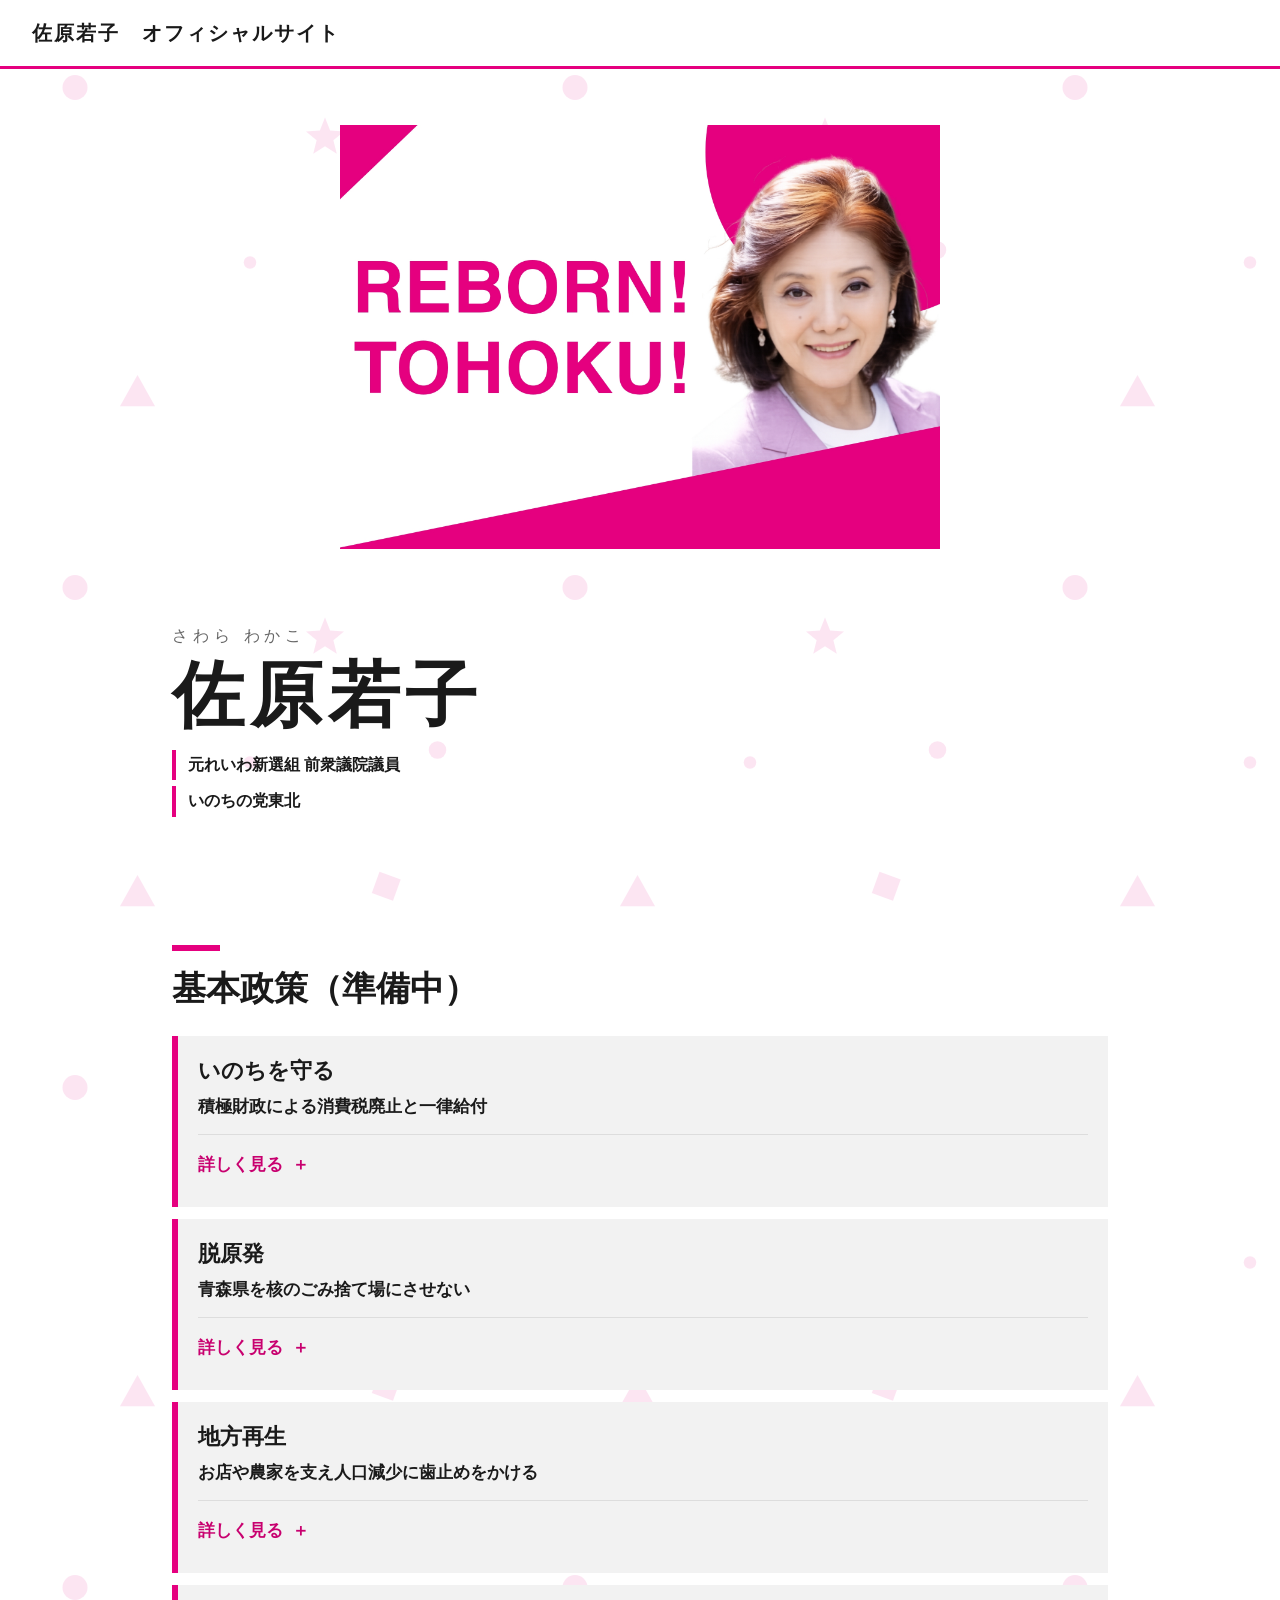
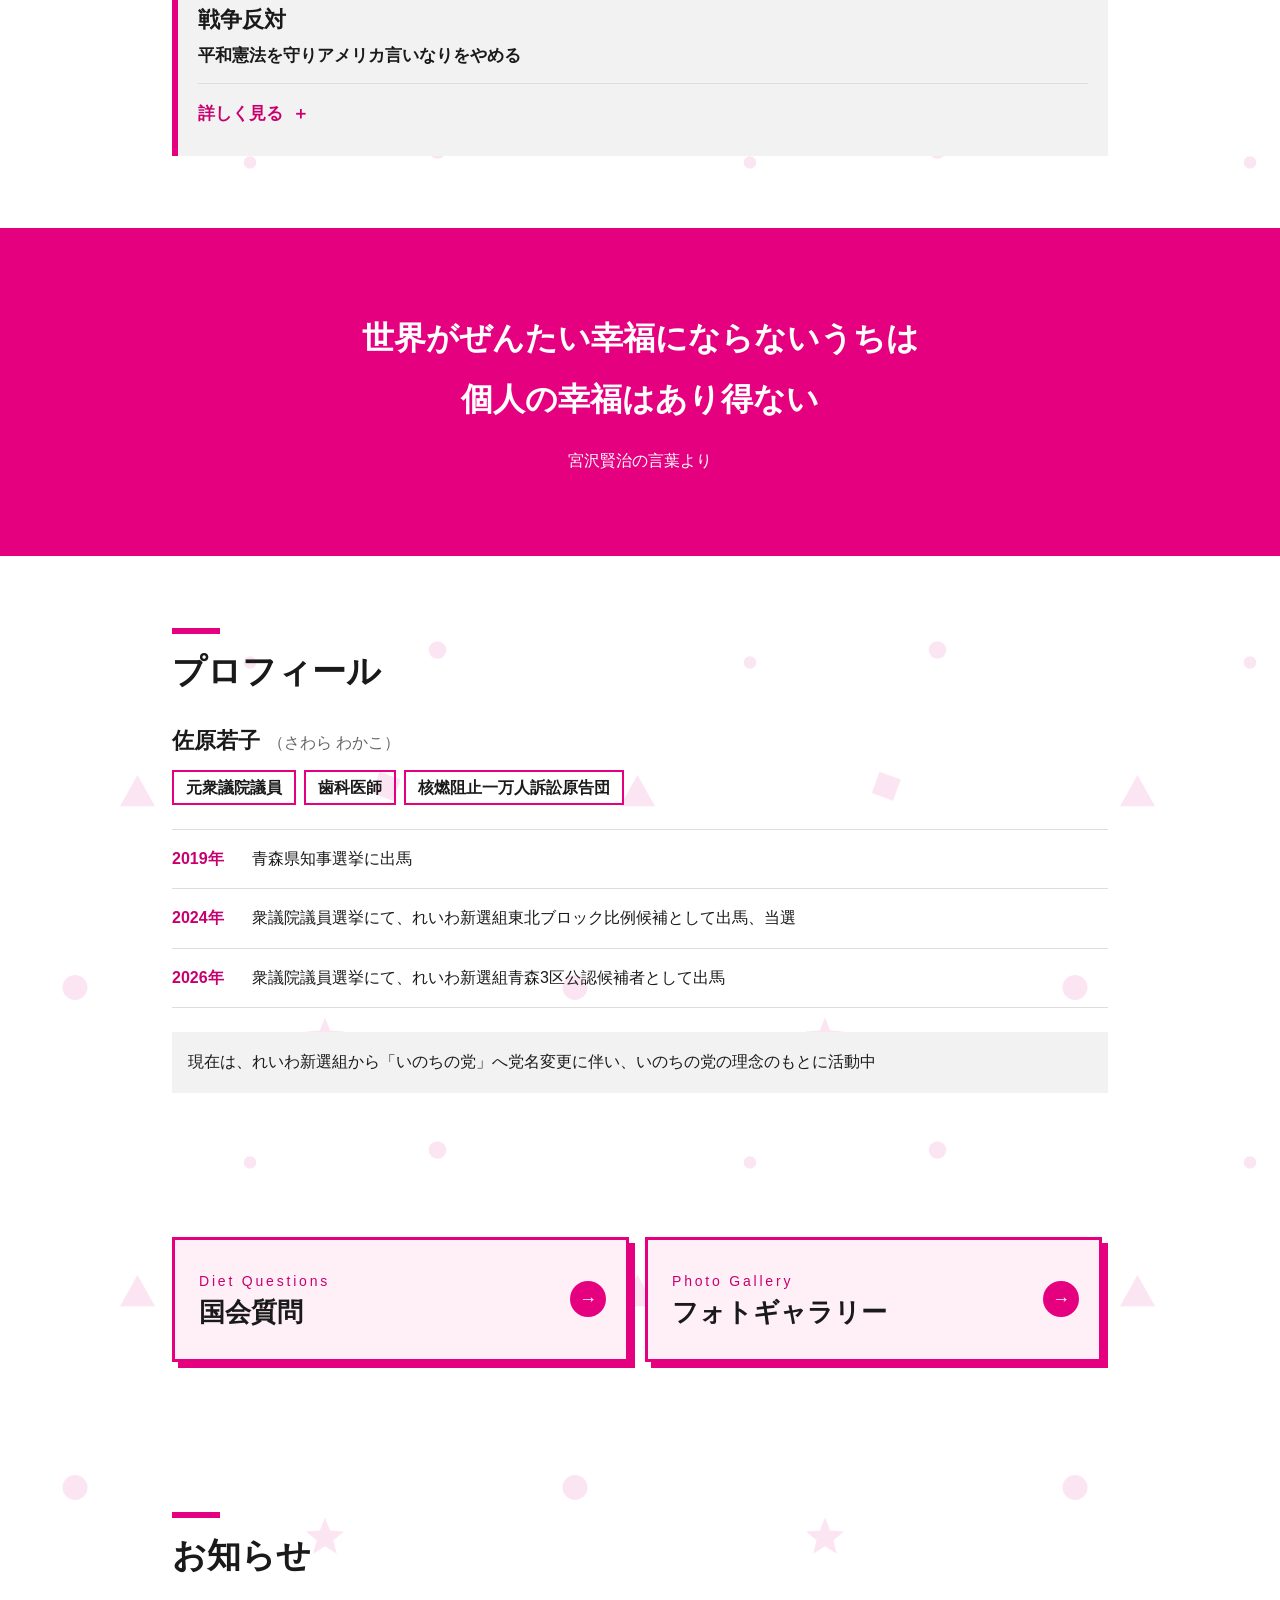
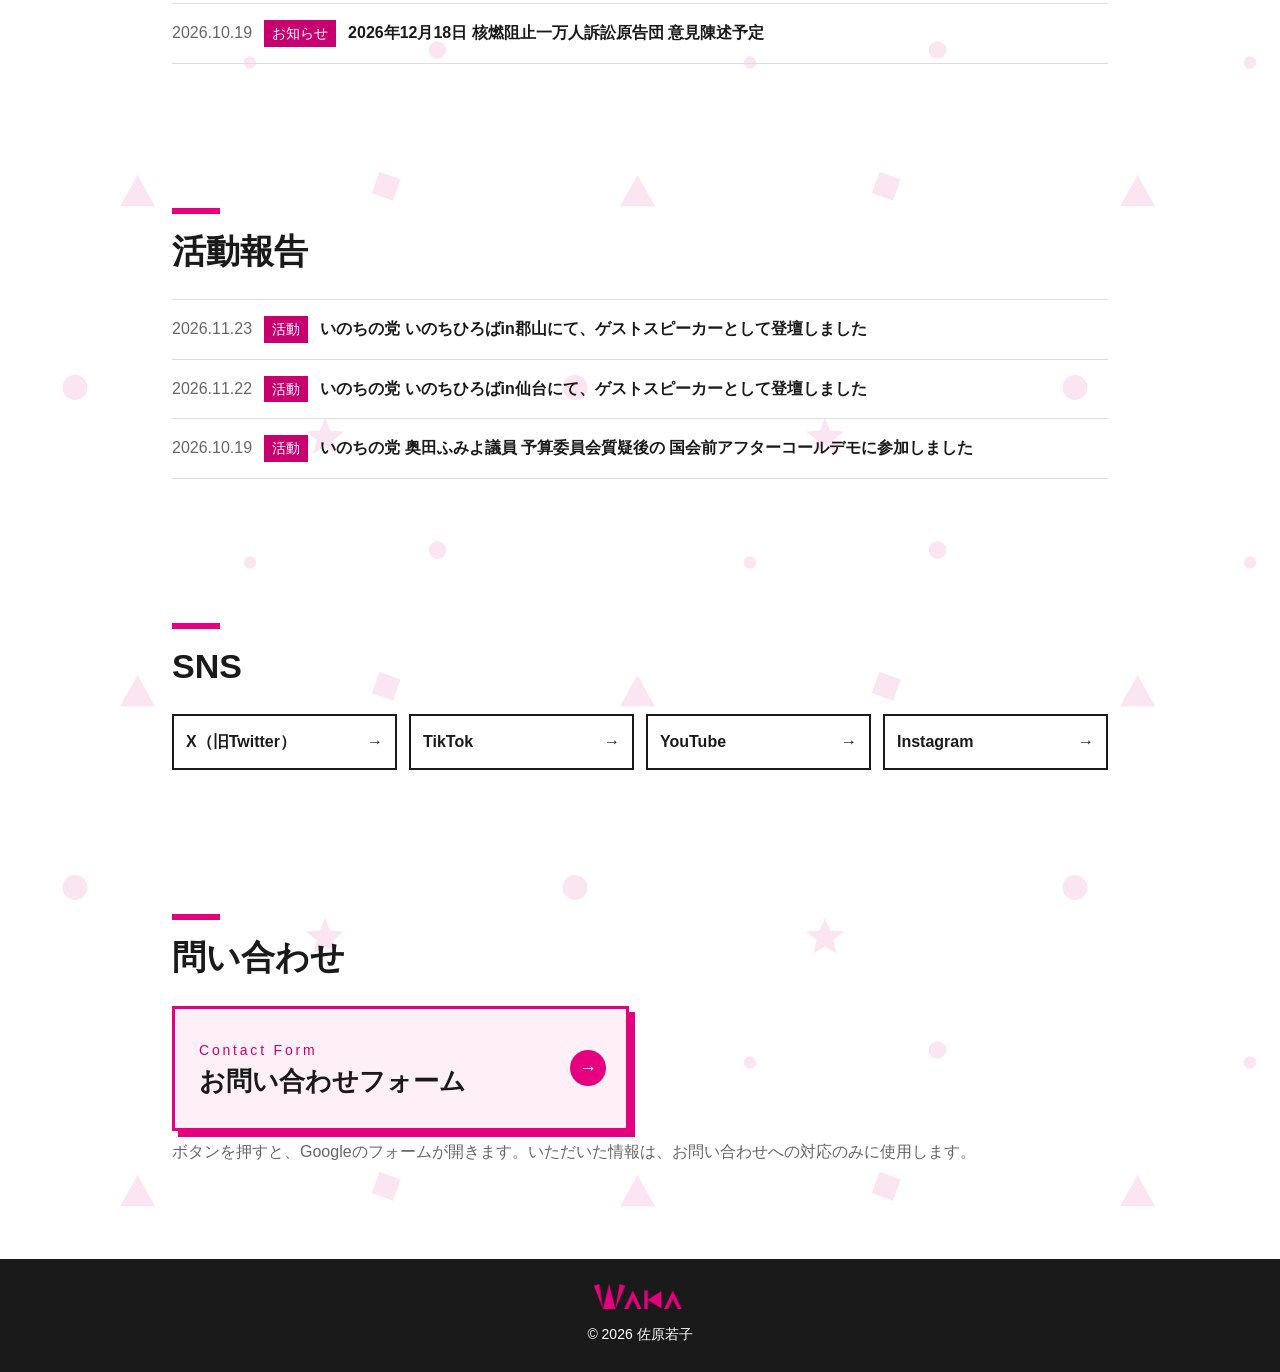
==== commit b53f49ff: "Update heading in policy section" ====
--- a/index.html
+++ b/index.html
@@ -89,13 +89,13 @@
     <!-- ▲ 1つの帯（ここまで） ▲ -->
 
     <div class="policy">
-      <h3>脱原発・再エネ推進</h3>
+      <h3>脱原発</h3>
       <p class="policy-lead">青森県を核のごみ捨て場にさせない</p>
       <details>
         <summary>詳しく見る</summary>
         <ul>
           <li>青森県六ヶ所村では使用済み核燃料の再処理工場が建設中です。フランスのラ・アーグ再処理工場の現地に行ったとき、「あなたたちのせいで、ラ・アーグの子ども達は白血病になった」と言われたことがあります。日本の使用済み核燃料がフランスやイギリスで処理されています。このようなものを六ヶ所村で稼働させるわけにはいきません。原発は即時禁止、再処理もストップ。青森県を核のごみ捨て場にはさせません。</li>
-          <li>脱原発を主張するからといって、電気を使わないということではありません。小水力発電や、自然を破壊しない形での（メガではない）ソーラー発電、ペロブスカイト太陽電池など、国が再エネ事業に投資することで、世界に先駆けた技術の開発を促進し、自然保護と経済発展の両立を目指します。</li>
+          <li>小水力発電や、自然を破壊しない形での（メガではない）ソーラー発電、ペロブスカイト太陽電池など、国が再エネ事業に投資することで、世界に先駆けた技術の開発を促進し、自然保護と経済発展の両立を目指します。</li>
           
      
         </ul>
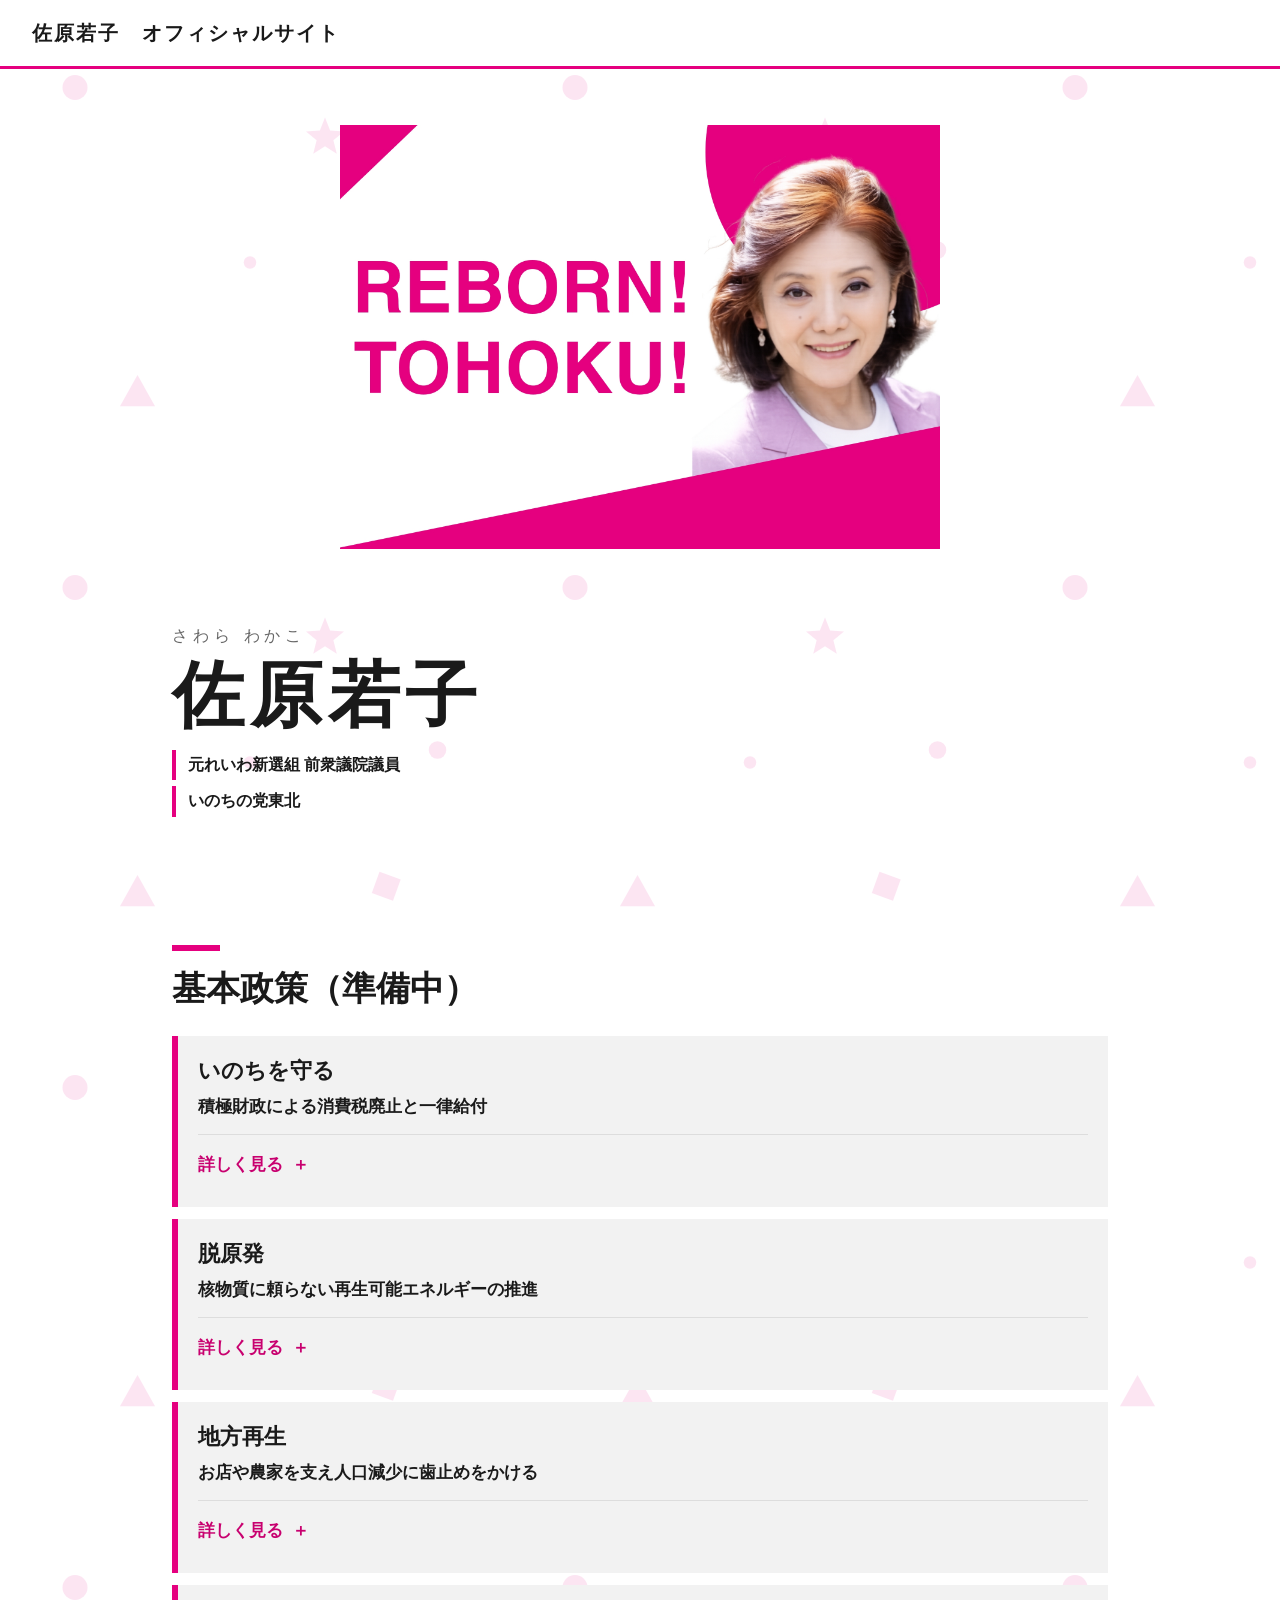
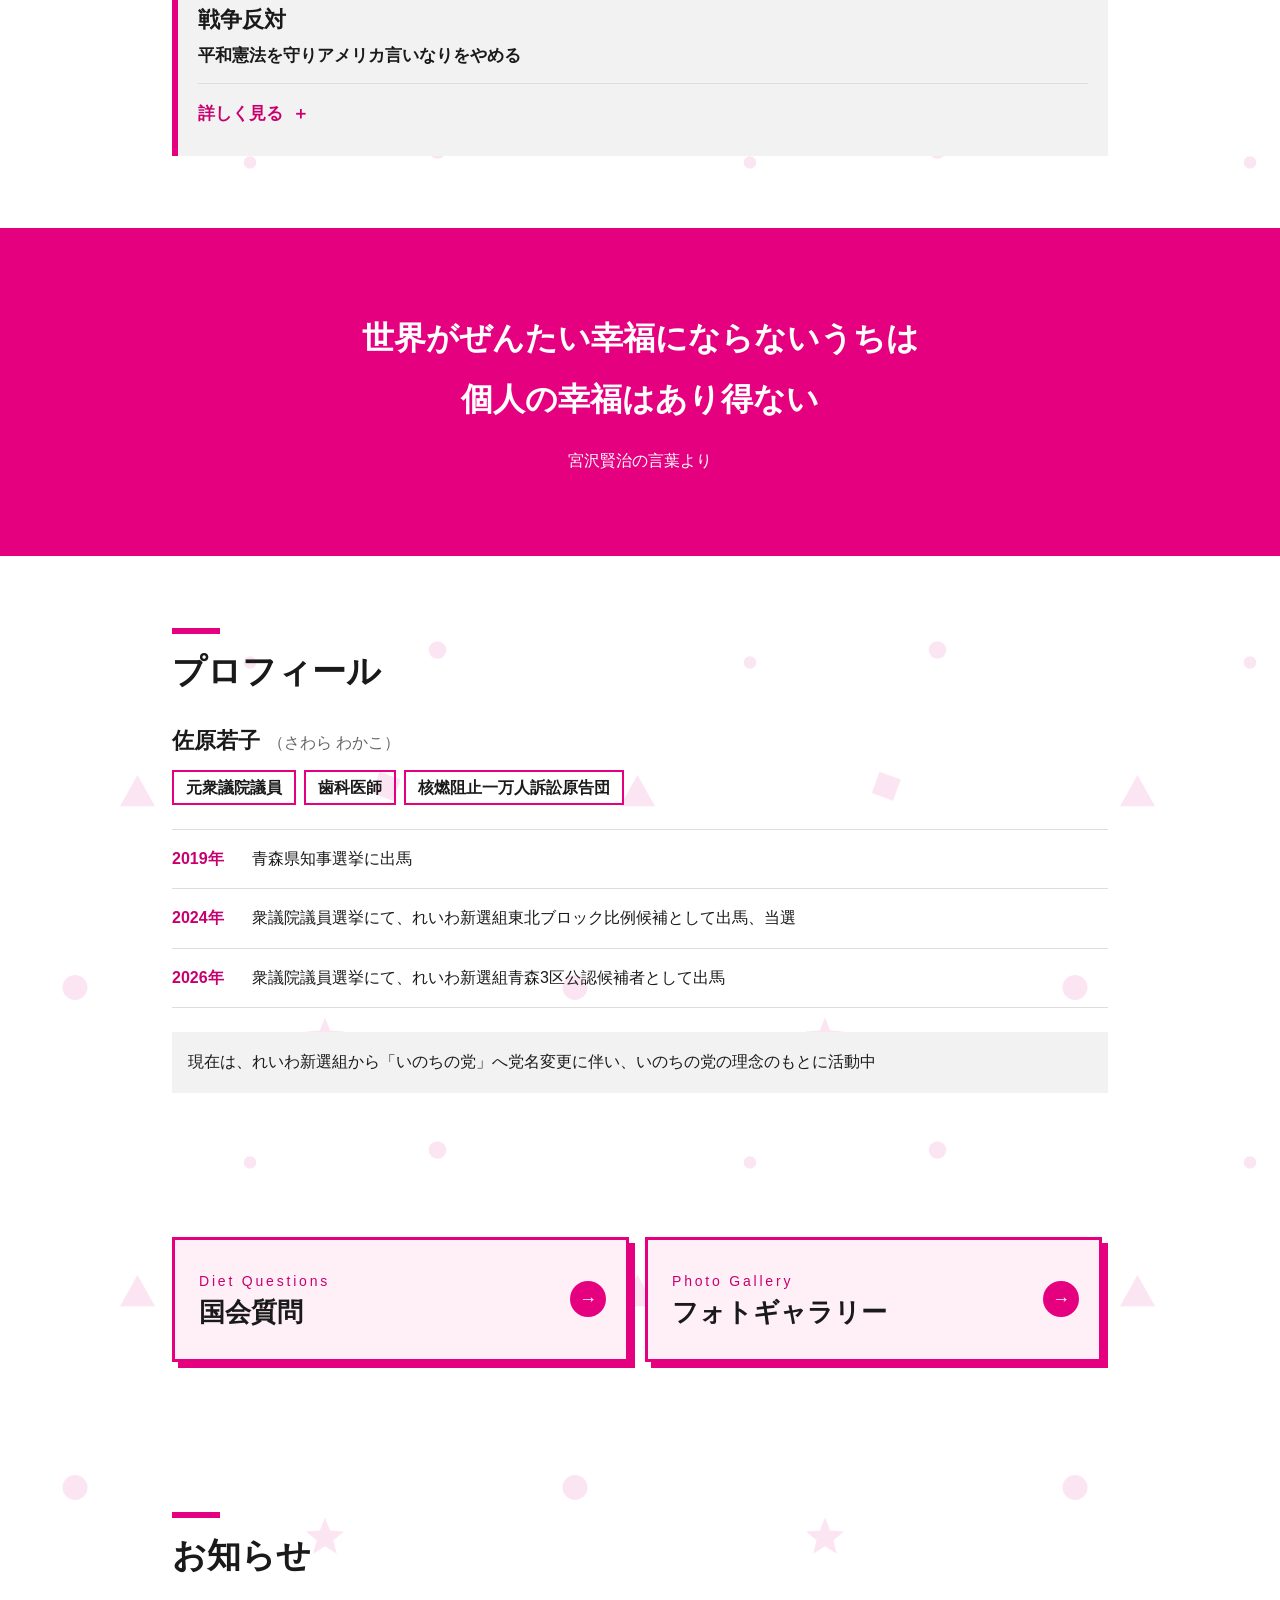
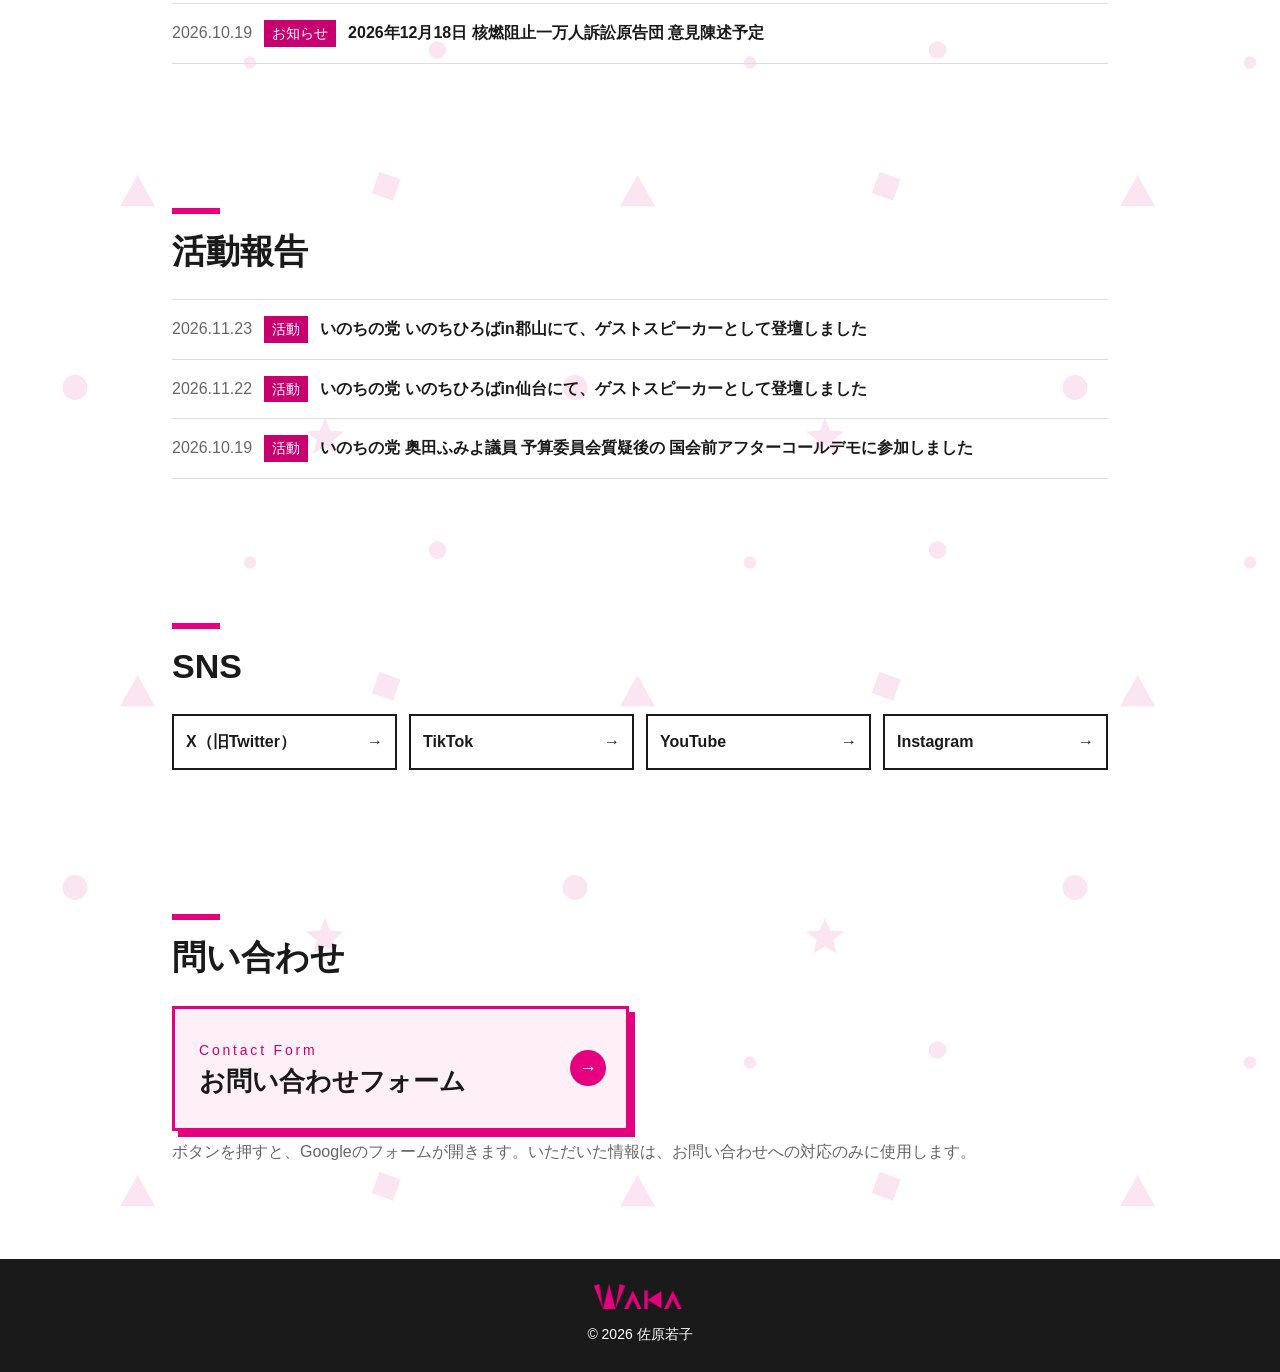
==== commit c9ff27aa: "Update policy lead paragraph in index.html" ====
--- a/index.html
+++ b/index.html
@@ -90,7 +90,7 @@
 
     <div class="policy">
       <h3>脱原発</h3>
-      <p class="policy-lead">青森県を核のごみ捨て場にさせない</p>
+      <p class="policy-lead">核物質に頼らない再生可能エネルギーの推進</p>
       <details>
         <summary>詳しく見る</summary>
         <ul>
